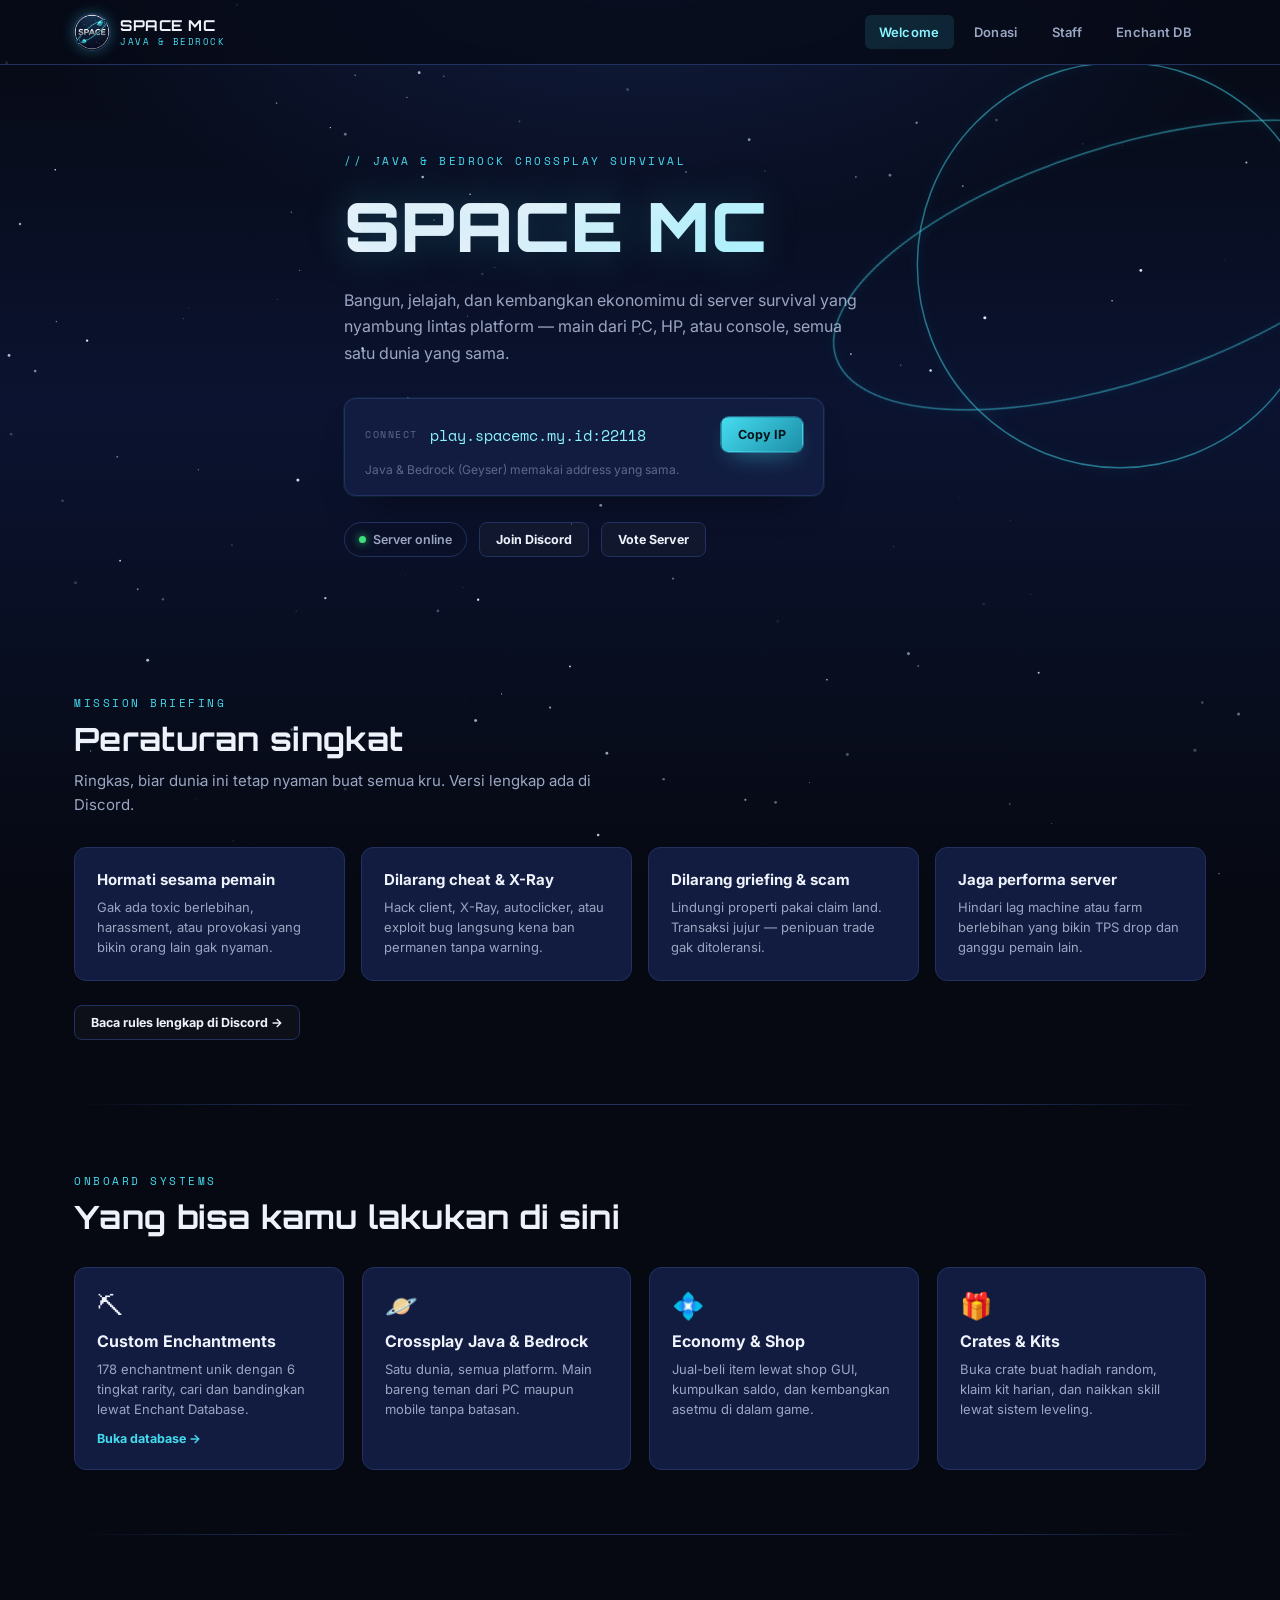
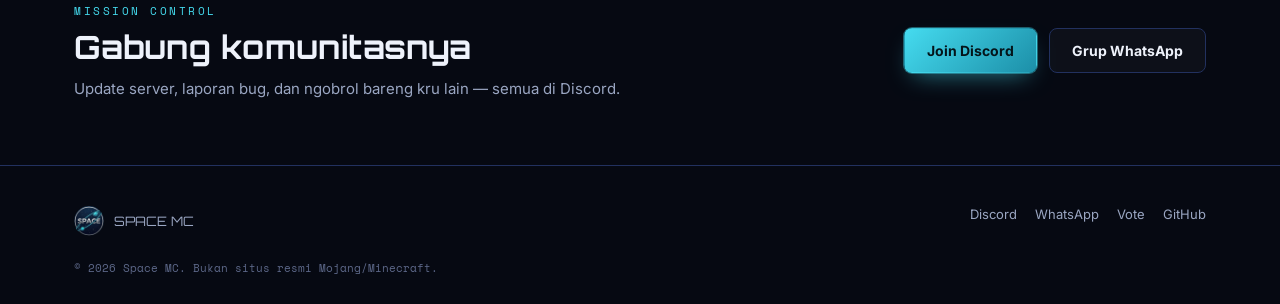
==== index.html @ dd917173 "Add files via upload" ====
<!DOCTYPE html>
<html lang="id">
<head>
<meta charset="UTF-8">
<meta name="viewport" content="width=device-width, initial-scale=1.0">
<title>Space MC — Survival Java &amp; Bedrock Crossplay</title>
<meta name="description" content="Space MC: server Minecraft survival crossplay Java & Bedrock dengan custom enchantment, economy, dan crates.">
<link rel="icon" href="assets/img/logo.png">
<link rel="preconnect" href="https://fonts.googleapis.com">
<link rel="preconnect" href="https://fonts.gstatic.com" crossorigin>
<link href="https://fonts.googleapis.com/css2?family=Orbitron:wght@600;700;900&family=Inter:wght@400;500;600;700&family=Space+Mono:wght@400;700&display=swap" rel="stylesheet">
<link rel="stylesheet" href="assets/css/style.css">
<link rel="stylesheet" href="assets/css/home.css">
</head>
<body>

<nav class="site-nav">
  <div class="nav-inner">
    <a href="index.html" class="brand">
      <img src="assets/img/logo.png" alt="Space MC logo">
      <span>SPACE MC<span class="sub">Java &amp; Bedrock</span></span>
    </a>
    <button class="nav-toggle" aria-label="Buka menu">☰</button>
    <div class="nav-links">
      <a href="index.html" class="active">Welcome</a>
      <a href="donasi.html">Donasi</a>
      <a href="staff.html">Staff</a>
      <a href="enchant-db.html">Enchant DB</a>
    </div>
  </div>
</nav>

<header class="hero">
  <div class="orbit hero-orbit" aria-hidden="true">
    <svg viewBox="0 0 600 600">
      <ellipse class="ring" cx="300" cy="300" rx="280" ry="110" transform="rotate(-18 300 300)"/>
      <g class="travel" style="animation-duration:22s;">
        <circle class="planet" cx="580" cy="300" r="7" transform="rotate(-18 300 300)"/>
      </g>
      <ellipse class="ring" cx="300" cy="300" rx="190" ry="190" opacity="0.3"/>
    </svg>
  </div>
  <div class="wrap hero-inner">
    <span class="eyebrow">// Java &amp; Bedrock crossplay survival</span>
    <h1 class="hero-title">SPACE MC</h1>
    <p class="hero-lede">Bangun, jelajah, dan kembangkan ekonomimu di server survival yang nyambung lintas platform — main dari PC, HP, atau console, semua satu dunia yang sama.</p>

    <div class="ip-card">
      <div class="ip-row">
        <span class="ip-label">connect</span>
        <code id="ipValue">play.spacemc.my.id:22118</code>
        <button class="btn btn-primary btn-sm" onclick="copyIP(this,'play.spacemc.my.id:22118')">Copy IP</button>
      </div>
      <p class="ip-note">Java &amp; Bedrock (Geyser) memakai address yang sama.</p>
    </div>

    <div class="hero-cta">
      <span class="status-pill"><span class="dot"></span> Server online</span>
      <a class="btn btn-ghost btn-sm" href="https://discord.gg/23epMqcHqx" target="_blank" rel="noopener">Join Discord</a>
      <a class="btn btn-ghost btn-sm" href="https://minecraft-mp.com/server-s358769" target="_blank" rel="noopener">Vote Server</a>
    </div>
  </div>
</header>

<main>
  <section class="section rules-section">
    <div class="wrap">
      <span class="eyebrow">Mission briefing</span>
      <h2 class="section-title">Peraturan singkat</h2>
      <p class="section-lede">Ringkas, biar dunia ini tetap nyaman buat semua kru. Versi lengkap ada di Discord.</p>

      <div class="rule-grid">
        <article class="card rule-card">
          <h3>Hormati sesama pemain</h3>
          <p>Gak ada toxic berlebihan, harassment, atau provokasi yang bikin orang lain gak nyaman.</p>
        </article>
        <article class="card rule-card">
          <h3>Dilarang cheat &amp; X-Ray</h3>
          <p>Hack client, X-Ray, autoclicker, atau exploit bug langsung kena ban permanen tanpa warning.</p>
        </article>
        <article class="card rule-card">
          <h3>Dilarang griefing &amp; scam</h3>
          <p>Lindungi properti pakai claim land. Transaksi jujur — penipuan trade gak ditoleransi.</p>
        </article>
        <article class="card rule-card">
          <h3>Jaga performa server</h3>
          <p>Hindari lag machine atau farm berlebihan yang bikin TPS drop dan ganggu pemain lain.</p>
        </article>
      </div>
      <a class="btn btn-ghost btn-sm" href="https://discord.gg/23epMqcHqx" target="_blank" rel="noopener">Baca rules lengkap di Discord →</a>
    </div>
  </section>

  <div class="wrap"><div class="divider"></div></div>

  <section class="section features-section">
    <div class="wrap">
      <span class="eyebrow">Onboard systems</span>
      <h2 class="section-title">Yang bisa kamu lakukan di sini</h2>

      <div class="feature-grid">
        <article class="card feature-card">
          <div class="feature-icon">⛏</div>
          <h3>Custom Enchantments</h3>
          <p>178 enchantment unik dengan 6 tingkat rarity, cari dan bandingkan lewat Enchant Database.</p>
          <a class="feature-link" href="enchant-db.html">Buka database →</a>
        </article>
        <article class="card feature-card">
          <div class="feature-icon">🪐</div>
          <h3>Crossplay Java &amp; Bedrock</h3>
          <p>Satu dunia, semua platform. Main bareng teman dari PC maupun mobile tanpa batasan.</p>
        </article>
        <article class="card feature-card">
          <div class="feature-icon">💠</div>
          <h3>Economy &amp; Shop</h3>
          <p>Jual-beli item lewat shop GUI, kumpulkan saldo, dan kembangkan asetmu di dalam game.</p>
        </article>
        <article class="card feature-card">
          <div class="feature-icon">🎁</div>
          <h3>Crates &amp; Kits</h3>
          <p>Buka crate buat hadiah random, klaim kit harian, dan naikkan skill lewat sistem leveling.</p>
        </article>
      </div>
    </div>
  </section>

  <div class="wrap"><div class="divider"></div></div>

  <section class="section cta-section">
    <div class="wrap cta-inner">
      <div>
        <span class="eyebrow">Mission control</span>
        <h2 class="section-title">Gabung komunitasnya</h2>
        <p class="section-lede">Update server, laporan bug, dan ngobrol bareng kru lain — semua di Discord.</p>
      </div>
      <div class="cta-buttons">
        <a class="btn btn-primary" href="https://discord.gg/23epMqcHqx" target="_blank" rel="noopener">Join Discord</a>
        <a class="btn btn-ghost" href="https://chat.whatsapp.com/CecKMMdvOZg2Ee9H4FGr5N" target="_blank" rel="noopener">Grup WhatsApp</a>
      </div>
    </div>
  </section>
</main>

<footer class="site-footer">
  <div class="wrap">
    <div class="footer-inner">
      <div class="footer-brand">
        <img src="assets/img/logo.png" alt="Space MC logo">
        <span>SPACE MC</span>
      </div>
      <div class="footer-links">
        <a href="https://discord.gg/23epMqcHqx" target="_blank" rel="noopener">Discord</a>
        <a href="https://chat.whatsapp.com/CecKMMdvOZg2Ee9H4FGr5N" target="_blank" rel="noopener">WhatsApp</a>
        <a href="https://minecraft-mp.com/server-s358769" target="_blank" rel="noopener">Vote</a>
        <a href="https://github.com/xilimrealmc" target="_blank" rel="noopener">GitHub</a>
      </div>
    </div>
    <p class="footer-bottom">© 2026 Space MC. Bukan situs resmi Mojang/Minecraft.</p>
  </div>
</footer>

<script src="assets/js/main.js"></script>
</body>
</html>
---- assets/css/style.css ----
/* =========================================================
   SPACE MC — Shared Design System
   Tokens derived from the server logo: deep navy void,
   neon cyan planet-glow, chrome/silver lettering accents.
   ========================================================= */

:root{
  /* surfaces */
  --void:        #060912;
  --navy:        #0b1330;
  --navy-soft:   #0e1838;
  --panel:       #111c40;
  --panel-border:#22315f;

  /* text */
  --ink:         #eef2fb;
  --ink-dim:     #9aa6c2;
  --ink-mute:    #5d6889;

  /* accents */
  --cyan:        #45dbef;
  --cyan-bright: #8af4ff;
  --cyan-deep:   #1c8fa8;
  --silver:      #c7d0e0;
  --silver-dim:  #8893ab;

  /* utility */
  --danger:      #ff6a6a;
  --gold:        #ffc24d;

  /* type */
  --font-display: 'Orbitron', sans-serif;
  --font-body:    'Inter', sans-serif;
  --font-mono:    'Space Mono', monospace;

  --maxw: 1180px;
}

*{box-sizing:border-box;}
html{scroll-behavior:smooth;}
body{
  margin:0;
  background:var(--void);
  color:var(--ink);
  font-family:var(--font-body);
  -webkit-font-smoothing:antialiased;
  position:relative;
  min-height:100vh;
  overflow-x:hidden;
}
img{max-width:100%;display:block;}
a{color:inherit;text-decoration:none;}
ul{margin:0;padding:0;list-style:none;}
h1,h2,h3{margin:0;font-family:var(--font-display);}
p{margin:0;}
button{font-family:inherit;}

:focus-visible{
  outline:2px solid var(--cyan-bright);
  outline-offset:3px;
}

.wrap{
  max-width:var(--maxw);
  margin:0 auto;
  padding:0 24px;
}

/* ---------- starfield canvas ---------- */
#starfield{
  position:fixed;
  inset:0;
  z-index:-2;
  width:100%;
  height:100%;
  background:
    radial-gradient(ellipse 90% 60% at 50% -10%, #14224d 0%, transparent 60%),
    linear-gradient(180deg, var(--void) 0%, var(--navy) 45%, var(--void) 100%);
}

/* ---------- signature element: orbit ring ----------
   A thin elliptical ring with a glowing planet traveling
   around it — pulled directly from the server logo, reused
   across every page as the connecting visual motif. */
.orbit{
  position:absolute;
  pointer-events:none;
  z-index:0;
}
.orbit svg{display:block;width:100%;height:100%;}
.orbit .ring{
  fill:none;
  stroke:var(--cyan);
  stroke-width:1.4;
  opacity:.55;
  filter:drop-shadow(0 0 6px rgba(69,219,239,.55));
}
.orbit .planet{
  fill:var(--cyan-bright);
  filter:drop-shadow(0 0 8px rgba(138,244,255,.9));
}
.orbit .travel{
  animation:orbit-spin linear infinite;
  transform-origin:50% 50%;
}
@keyframes orbit-spin{
  from{transform:rotate(0deg);}
  to{transform:rotate(360deg);}
}

@media (prefers-reduced-motion: reduce){
  .orbit .travel{animation:none;}
  *{scroll-behavior:auto !important;}
}

/* ---------- navbar ---------- */
.site-nav{
  position:sticky;
  top:0;
  z-index:100;
  background:rgba(7,11,24,.78);
  backdrop-filter:blur(10px);
  border-bottom:1px solid var(--panel-border);
}
.nav-inner{
  max-width:var(--maxw);
  margin:0 auto;
  padding:14px 24px;
  display:flex;
  align-items:center;
  justify-content:space-between;
  gap:16px;
}
.brand{
  display:flex;
  align-items:center;
  gap:10px;
  font-family:var(--font-display);
  font-size:15px;
  font-weight:700;
  letter-spacing:.5px;
  color:var(--ink);
  white-space:nowrap;
}
.brand img{
  width:36px;height:36px;border-radius:50%;
  box-shadow:0 0 0 1px var(--panel-border), 0 0 14px rgba(69,219,239,.35);
}
.brand .sub{
  display:block;
  font-family:var(--font-mono);
  font-size:9px;
  font-weight:400;
  letter-spacing:1.5px;
  color:var(--cyan);
  text-transform:uppercase;
}

.nav-links{
  display:flex;
  align-items:center;
  gap:6px;
}
.nav-links a{
  font-size:13px;
  font-weight:600;
  letter-spacing:.3px;
  color:var(--ink-dim);
  padding:9px 14px;
  border-radius:6px;
  transition:color .15s ease, background .15s ease;
}
.nav-links a:hover{color:var(--ink);background:rgba(69,219,239,.08);}
.nav-links a.active{color:var(--cyan-bright);background:rgba(69,219,239,.12);}

.nav-toggle{
  display:none;
  background:transparent;
  border:1px solid var(--panel-border);
  border-radius:6px;
  color:var(--ink);
  width:38px;height:38px;
  cursor:pointer;
  font-size:16px;
}

@media (max-width:760px){
  .nav-toggle{display:flex;align-items:center;justify-content:center;}
  .nav-links{
    position:absolute;
    top:100%;left:0;right:0;
    flex-direction:column;
    align-items:stretch;
    background:rgba(7,11,24,.97);
    border-bottom:1px solid var(--panel-border);
    padding:8px 16px 16px;
    gap:2px;
    display:none;
  }
  .nav-links.open{display:flex;}
  .nav-links a{padding:12px 14px;}
}

/* ---------- buttons ---------- */
.btn{
  display:inline-flex;
  align-items:center;
  justify-content:center;
  gap:8px;
  font-family:var(--font-body);
  font-weight:700;
  font-size:14px;
  padding:13px 22px;
  border-radius:8px;
  border:1px solid transparent;
  cursor:pointer;
  transition:transform .12s ease, box-shadow .2s ease, background .15s ease, border-color .15s ease;
  white-space:nowrap;
}
.btn:active{transform:translateY(1px);}
.btn-primary{
  background:linear-gradient(135deg, var(--cyan) 0%, var(--cyan-deep) 100%);
  color:#04141a;
  box-shadow:0 0 0 1px rgba(69,219,239,.4), 0 10px 24px -10px rgba(69,219,239,.6);
}
.btn-primary:hover{box-shadow:0 0 0 1px rgba(138,244,255,.6), 0 12px 28px -8px rgba(69,219,239,.75);}
.btn-ghost{
  background:rgba(255,255,255,.03);
  border-color:var(--panel-border);
  color:var(--ink);
}
.btn-ghost:hover{border-color:var(--cyan);color:var(--cyan-bright);}
.btn-sm{padding:9px 16px;font-size:12.5px;}
.btn[disabled]{opacity:.6;cursor:default;}

/* ---------- shared section utilities ---------- */
.eyebrow{
  font-family:var(--font-mono);
  font-size:11px;
  letter-spacing:2.5px;
  text-transform:uppercase;
  color:var(--cyan);
}
.section-title{
  font-size:clamp(22px,3.4vw,32px);
  color:var(--ink);
  margin-top:8px;
  letter-spacing:.3px;
}
.section-lede{
  font-size:15px;
  color:var(--ink-dim);
  max-width:560px;
  margin-top:10px;
  line-height:1.6;
}
.section{padding:64px 0;position:relative;}
.divider{
  height:1px;
  background:linear-gradient(90deg, transparent, var(--panel-border) 20%, var(--panel-border) 80%, transparent);
}

.card{
  background:var(--panel);
  border:1px solid var(--panel-border);
  border-radius:12px;
  padding:22px;
  position:relative;
}

/* ---------- footer ---------- */
.site-footer{
  border-top:1px solid var(--panel-border);
  padding:40px 0 28px;
  position:relative;
  z-index:1;
}
.footer-inner{
  display:flex;
  flex-wrap:wrap;
  gap:24px;
  align-items:flex-start;
  justify-content:space-between;
}
.footer-brand{
  display:flex;
  align-items:center;
  gap:10px;
}
.footer-brand img{width:30px;height:30px;border-radius:50%;}
.footer-brand span{font-family:var(--font-display);font-size:13px;color:var(--ink-dim);}
.footer-links{
  display:flex;
  flex-wrap:wrap;
  gap:18px;
}
.footer-links a{
  font-size:13px;
  color:var(--ink-dim);
  transition:color .15s ease;
}
.footer-links a:hover{color:var(--cyan-bright);}
.footer-bottom{
  margin-top:24px;
  font-family:var(--font-mono);
  font-size:11px;
  color:var(--ink-mute);
}
---- assets/css/home.css ----
/* ---------- hero ---------- */
.hero{
  position:relative;
  padding:84px 0 70px;
  overflow:hidden;
}
.hero-orbit{
  top:-120px;
  right:-160px;
  width:640px;
  height:640px;
  opacity:.9;
}
@media (max-width:760px){
  .hero-orbit{top:-60px;right:-220px;width:480px;height:480px;}
}
.hero-inner{
  position:relative;
  z-index:1;
  max-width:640px;
}
.hero-title{
  font-size:clamp(40px,8vw,68px);
  font-weight:900;
  letter-spacing:1px;
  margin:14px 0 0;
  background:linear-gradient(135deg, var(--ink) 30%, var(--cyan-bright) 100%);
  -webkit-background-clip:text;
  background-clip:text;
  color:transparent;
  text-shadow:0 0 40px rgba(69,219,239,.25);
}
.hero-lede{
  margin-top:18px;
  font-size:16px;
  line-height:1.65;
  color:var(--ink-dim);
  max-width:520px;
}

.ip-card{
  margin-top:32px;
  background:var(--panel);
  border:1px solid var(--panel-border);
  border-radius:12px;
  padding:18px 20px;
  max-width:480px;
  box-shadow:0 0 0 1px rgba(69,219,239,.08), 0 20px 40px -24px rgba(0,0,0,.6);
}
.ip-row{
  display:flex;
  align-items:center;
  gap:12px;
  flex-wrap:wrap;
}
.ip-label{
  font-family:var(--font-mono);
  font-size:10px;
  letter-spacing:1.5px;
  text-transform:uppercase;
  color:var(--ink-mute);
}
#ipValue{
  font-family:var(--font-mono);
  font-size:15px;
  color:var(--cyan-bright);
  flex:1 1 auto;
  word-break:break-all;
}
.ip-note{
  margin-top:10px;
  font-size:12px;
  color:var(--ink-mute);
}

.hero-cta{
  margin-top:26px;
  display:flex;
  align-items:center;
  gap:12px;
  flex-wrap:wrap;
}
.status-pill{
  display:inline-flex;
  align-items:center;
  gap:7px;
  font-size:12.5px;
  font-weight:600;
  color:var(--ink-dim);
  padding:9px 14px;
  border:1px solid var(--panel-border);
  border-radius:999px;
}
.status-pill .dot{
  width:7px;height:7px;border-radius:50%;
  background:#3ee07a;
  box-shadow:0 0 8px rgba(62,224,122,.9);
  animation:pulse-dot 1.8s ease-in-out infinite;
}
@keyframes pulse-dot{
  0%,100%{opacity:1;transform:scale(1);}
  50%{opacity:.45;transform:scale(.75);}
}
@media (prefers-reduced-motion: reduce){
  .status-pill .dot{animation:none;}
}

/* ---------- rules ---------- */
.rule-grid{
  margin:30px 0 24px;
  display:grid;
  grid-template-columns:repeat(auto-fit, minmax(230px,1fr));
  gap:16px;
}
.rule-card{transition:border-color .2s ease, transform .15s ease;}
.rule-card:hover{border-color:var(--cyan-deep);transform:translateY(-2px);}
.rule-card h3{font-size:15px;color:var(--ink);margin-bottom:8px;font-family:var(--font-body);font-weight:700;}
.rule-card p{font-size:13px;color:var(--ink-dim);line-height:1.55;}

/* ---------- features ---------- */
.feature-grid{
  margin-top:30px;
  display:grid;
  grid-template-columns:repeat(auto-fit, minmax(240px,1fr));
  gap:18px;
}
.feature-card{transition:transform .15s ease, box-shadow .2s ease, border-color .2s ease;}
.feature-card:hover{
  transform:translateY(-3px);
  border-color:var(--cyan-deep);
  box-shadow:0 16px 32px -20px rgba(69,219,239,.4);
}
.feature-icon{font-size:26px;margin-bottom:10px;}
.feature-card h3{font-size:16px;font-family:var(--font-body);font-weight:700;margin-bottom:8px;}
.feature-card p{font-size:13px;color:var(--ink-dim);line-height:1.55;}
.feature-link{
  display:inline-block;
  margin-top:12px;
  font-size:12.5px;
  font-weight:700;
  color:var(--cyan);
}
.feature-link:hover{color:var(--cyan-bright);}

/* ---------- CTA ---------- */
.cta-inner{
  display:flex;
  align-items:center;
  justify-content:space-between;
  flex-wrap:wrap;
  gap:24px;
}
.cta-buttons{display:flex;gap:12px;flex-wrap:wrap;}
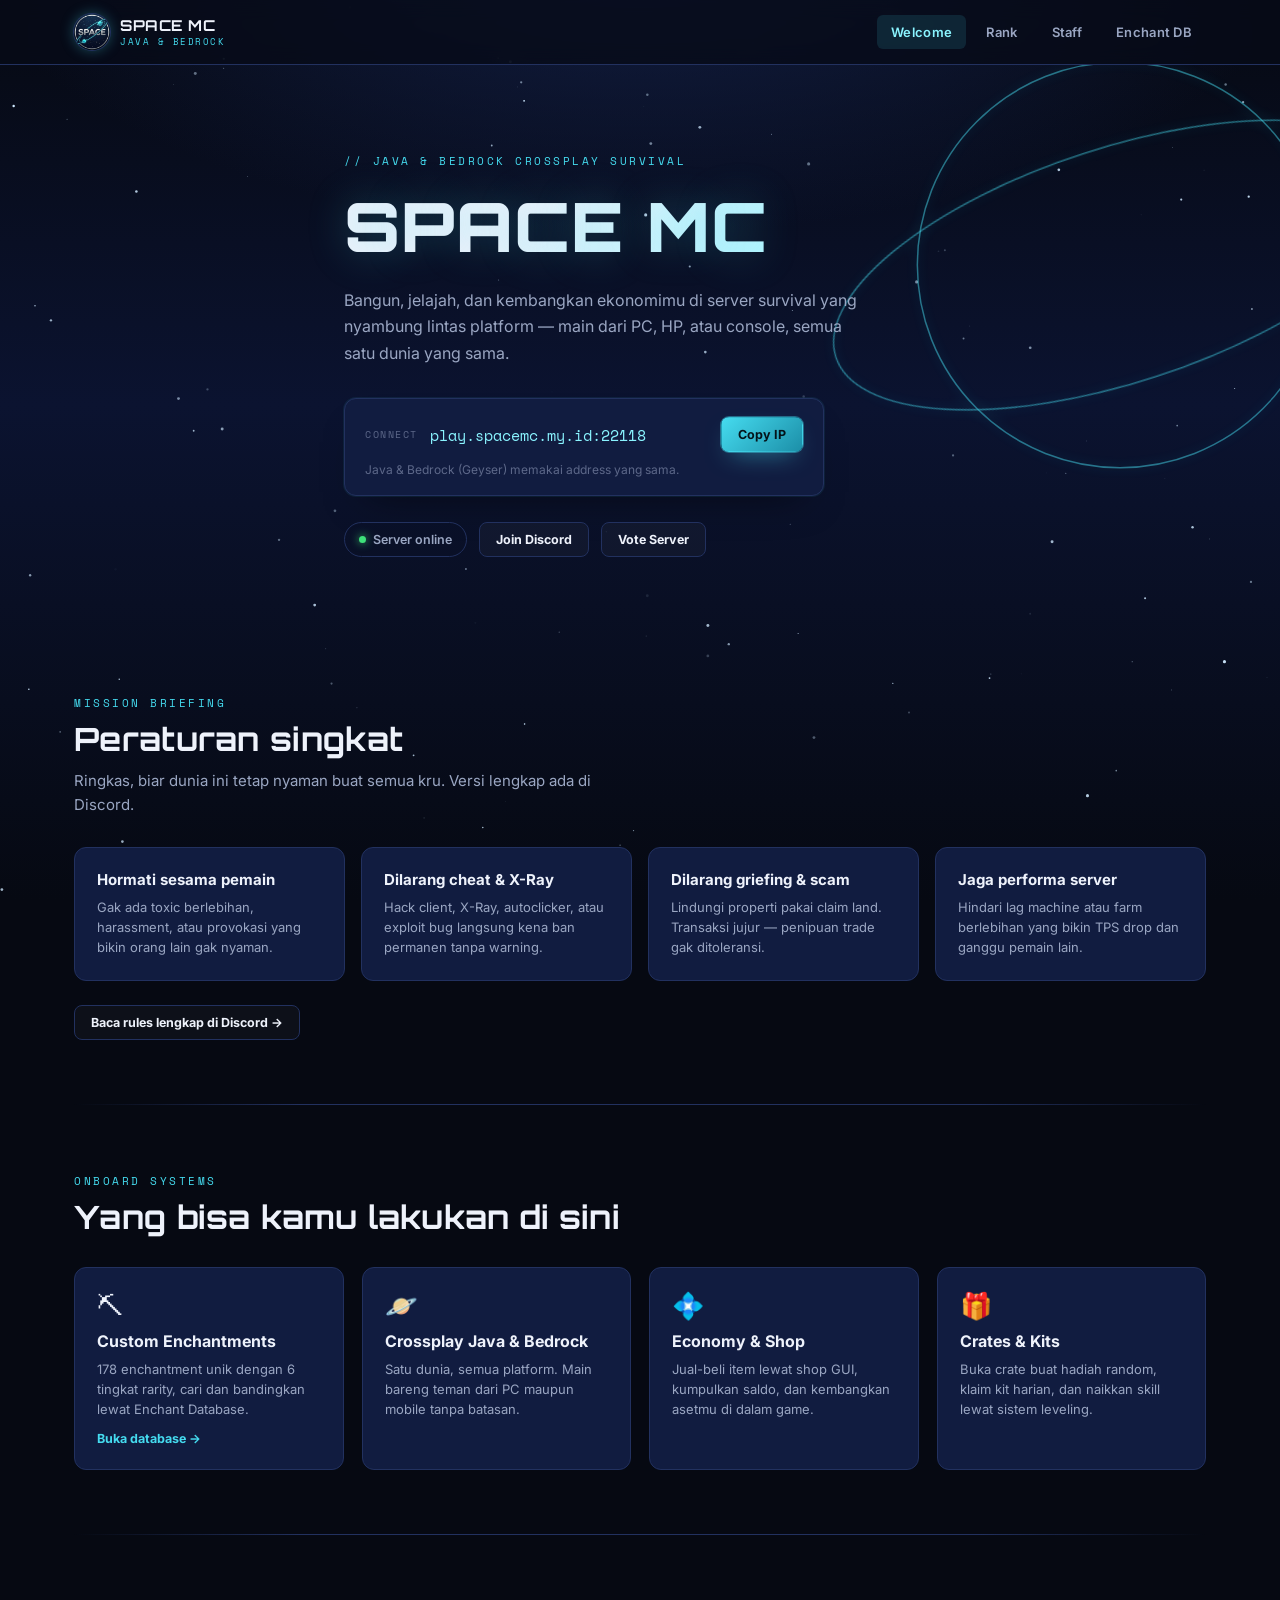
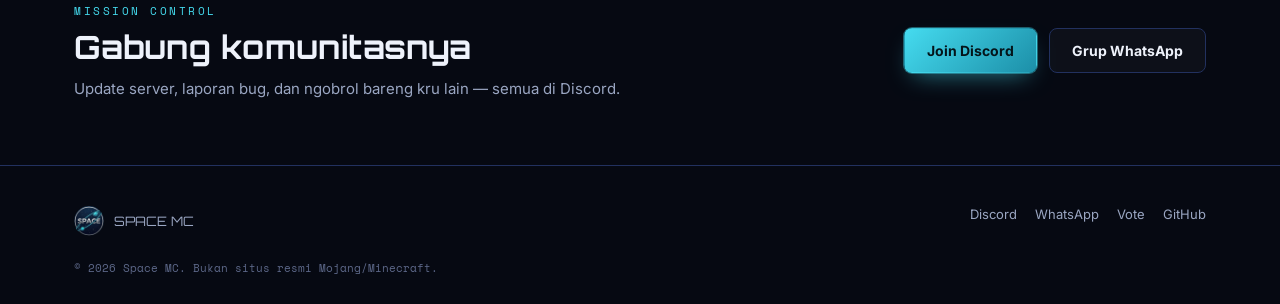
==== commit 4152a45a: "Change 'Donasi' link to 'Rank' in navigation" ====
--- a/index.html
+++ b/index.html
@@ -23,7 +23,7 @@
     <button class="nav-toggle" aria-label="Buka menu">☰</button>
     <div class="nav-links">
       <a href="index.html" class="active">Welcome</a>
-      <a href="donasi.html">Donasi</a>
+      <a href="donasi.html">Rank</a>
       <a href="staff.html">Staff</a>
       <a href="enchant-db.html">Enchant DB</a>
     </div>
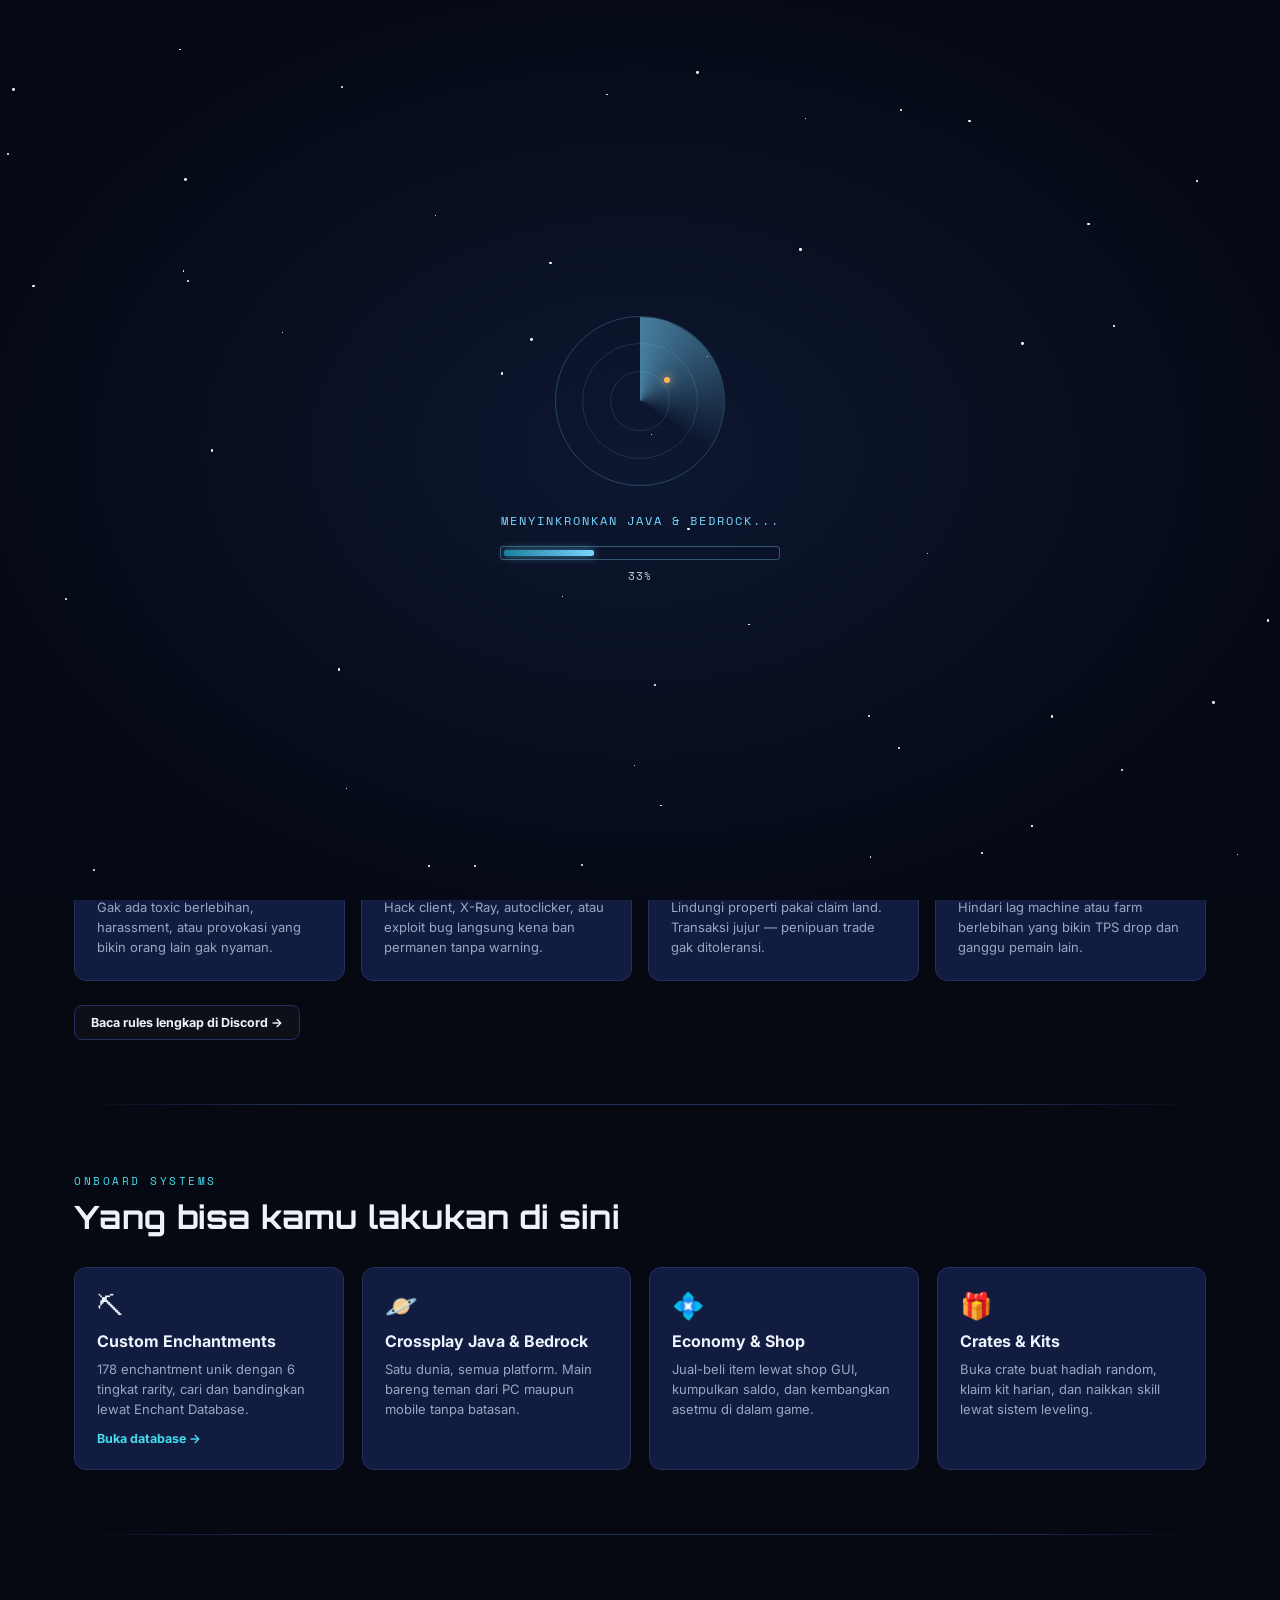
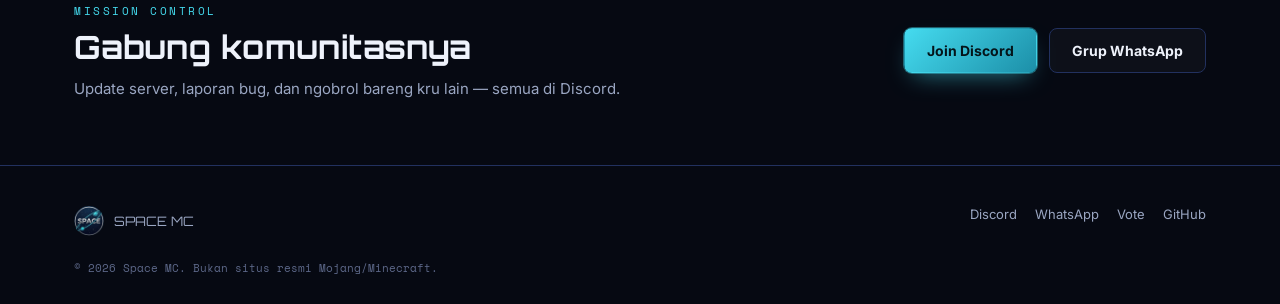
==== commit 8841947d: "Add descent loader and update HTML structure" ====
--- a/index.html
+++ b/index.html
@@ -11,154 +11,274 @@
 <link href="https://fonts.googleapis.com/css2?family=Orbitron:wght@600;700;900&family=Inter:wght@400;500;600;700&family=Space+Mono:wght@400;700&display=swap" rel="stylesheet">
 <link rel="stylesheet" href="assets/css/style.css">
 <link rel="stylesheet" href="assets/css/home.css">
+
+<!-- ===== DESCENT LOADER: styles ===== -->
+<style>
+  #descentLoader{
+    position:fixed; inset:0; z-index:9999;
+    background:radial-gradient(ellipse at center, #0d1730 0%, #050914 78%);
+    display:flex; flex-direction:column; align-items:center; justify-content:center;
+    transition:opacity .8s ease, visibility .8s ease;
+  }
+  #descentLoader.hidden{opacity:0; visibility:hidden; pointer-events:none;}
+  #descentLoader .stars{position:absolute; inset:0; overflow:hidden;}
+  #descentLoader .star{
+    position:absolute; background:#fff; border-radius:50%;
+    animation:dl-twinkle 3s ease-in-out infinite;
+  }
+  @keyframes dl-twinkle{0%,100%{opacity:.15;} 50%{opacity:1;}}
+
+  #descentLoader .radar{
+    position:relative; width:170px; height:170px; border-radius:50%;
+    border:1px solid rgba(120,214,255,0.25);
+    display:flex; align-items:center; justify-content:center;
+    margin-bottom:26px;
+  }
+  #descentLoader .radar::before, #descentLoader .radar::after{
+    content:''; position:absolute; border-radius:50%;
+    border:1px solid rgba(120,214,255,0.15);
+  }
+  #descentLoader .radar::before{width:114px; height:114px;}
+  #descentLoader .radar::after{width:58px; height:58px;}
+  #descentLoader .radar-sweep{
+    position:absolute; inset:0; border-radius:50%;
+    background:conic-gradient(from 0deg, rgba(120,214,255,0.55), transparent 35%);
+    animation:dl-spin 2.4s linear infinite;
+  }
+  #descentLoader .radar-dot{
+    position:absolute; width:6px; height:6px; border-radius:50%;
+    top:36%; left:64%;
+    background:#ffb454; box-shadow:0 0 8px #ffb454;
+    animation:dl-blip 2.4s ease-in-out infinite;
+  }
+  @keyframes dl-spin{to{transform:rotate(360deg);}}
+  @keyframes dl-blip{0%,100%{opacity:0;} 45%,55%{opacity:1;}}
+
+  #descentLoader .hud-text{
+    font-family:'Space Mono', monospace;
+    font-size:12px; letter-spacing:2px; text-transform:uppercase;
+    color:#78d6ff; min-height:18px; margin-bottom:16px; text-align:center; padding:0 20px;
+  }
+  #descentLoader .progress-wrap{
+    width:280px; max-width:70vw;
+    border:1px solid rgba(120,214,255,0.35); padding:3px; border-radius:3px;
+  }
+  #descentLoader .progress-bar{
+    height:6px; width:0%; border-radius:2px;
+    background:linear-gradient(90deg, #1a7f9e, #78d6ff);
+    box-shadow:0 0 10px rgba(120,214,255,0.6);
+    transition:width .35s ease;
+  }
+  #descentLoader .pct{
+    font-family:'Space Mono', monospace; font-size:11px; letter-spacing:1px;
+    color:#c7cede; margin-top:8px;
+  }
+</style>
 </head>
 <body>
 
+<!-- ===== DESCENT LOADER: markup ===== -->
+<div id="descentLoader">
+  <div class="stars" id="dlStars"></div>
+  <div class="radar">
+    <div class="radar-sweep"></div>
+    <div class="radar-dot"></div>
+  </div>
+  <div class="hud-text" id="dlHud">Menghubungkan ke jaringan Bumi...</div>
+  <div class="progress-wrap"><div class="progress-bar" id="dlBar"></div></div>
+  <div class="pct" id="dlPct">0%</div>
+</div>
+
 <nav class="site-nav">
-  <div class="nav-inner">
-    <a href="index.html" class="brand">
-      <img src="assets/img/logo.png" alt="Space MC logo">
-      <span>SPACE MC<span class="sub">Java &amp; Bedrock</span></span>
-    </a>
-    <button class="nav-toggle" aria-label="Buka menu">☰</button>
-    <div class="nav-links">
-      <a href="index.html" class="active">Welcome</a>
-      <a href="donasi.html">Rank</a>
-      <a href="staff.html">Staff</a>
-      <a href="enchant-db.html">Enchant DB</a>
-    </div>
-  </div>
+<div class="nav-inner">
+<a href="index.html" class="brand">
+<img src="assets/img/logo.png" alt="Space MC logo">
+<span>SPACE MC<span class="sub">Java &amp; Bedrock</span></span>
+</a>
+<button class="nav-toggle" aria-label="Buka menu">☰</button>
+<div class="nav-links">
+<a href="index.html" class="active">Welcome</a>
+<a href="donasi.html">Rank</a>
+<a href="staff.html">Staff</a>
+<a href="enchant-db.html">Enchant DB</a>
+</div>
+</div>
 </nav>
 
 <header class="hero">
-  <div class="orbit hero-orbit" aria-hidden="true">
-    <svg viewBox="0 0 600 600">
-      <ellipse class="ring" cx="300" cy="300" rx="280" ry="110" transform="rotate(-18 300 300)"/>
-      <g class="travel" style="animation-duration:22s;">
-        <circle class="planet" cx="580" cy="300" r="7" transform="rotate(-18 300 300)"/>
-      </g>
-      <ellipse class="ring" cx="300" cy="300" rx="190" ry="190" opacity="0.3"/>
-    </svg>
-  </div>
-  <div class="wrap hero-inner">
-    <span class="eyebrow">// Java &amp; Bedrock crossplay survival</span>
-    <h1 class="hero-title">SPACE MC</h1>
-    <p class="hero-lede">Bangun, jelajah, dan kembangkan ekonomimu di server survival yang nyambung lintas platform — main dari PC, HP, atau console, semua satu dunia yang sama.</p>
-
-    <div class="ip-card">
-      <div class="ip-row">
-        <span class="ip-label">connect</span>
-        <code id="ipValue">play.spacemc.my.id:22118</code>
-        <button class="btn btn-primary btn-sm" onclick="copyIP(this,'play.spacemc.my.id:22118')">Copy IP</button>
-      </div>
-      <p class="ip-note">Java &amp; Bedrock (Geyser) memakai address yang sama.</p>
-    </div>
-
-    <div class="hero-cta">
-      <span class="status-pill"><span class="dot"></span> Server online</span>
-      <a class="btn btn-ghost btn-sm" href="https://discord.gg/23epMqcHqx" target="_blank" rel="noopener">Join Discord</a>
-      <a class="btn btn-ghost btn-sm" href="https://minecraft-mp.com/server-s358769" target="_blank" rel="noopener">Vote Server</a>
-    </div>
-  </div>
+<div class="orbit hero-orbit" aria-hidden="true">
+<svg viewBox="0 0 600 600">
+<ellipse class="ring" cx="300" cy="300" rx="280" ry="110" transform="rotate(-18 300 300)"/>
+<g class="travel" style="animation-duration:22s;">
+<circle class="planet" cx="580" cy="300" r="7" transform="rotate(-18 300 300)"/>
+</g>
+<ellipse class="ring" cx="300" cy="300" rx="190" ry="190" opacity="0.3"/>
+</svg>
+</div>
+<div class="wrap hero-inner">
+<span class="eyebrow">// Transmisi masuk — Command Deck</span>
+<h1 class="hero-title">SPACE MC</h1>
+<p class="hero-lede"><strong>Admiral, kru sudah standby di orbit.</strong> Satu perintah, dan mereka turun ke Bumi — dari PC, HP, sampai console, semua mendarat di dunia yang sama untuk membangun markas dan menguasai ekonominya.</p>
+<div class="ip-card">
+<div class="ip-row">
+<span class="ip-label">connect</span>
+<code id="ipValue">play.spacemc.my.id:22118</code>
+<button class="btn btn-primary btn-sm" onclick="copyIP(this,'play.spacemc.my.id:22118')">Copy IP</button>
+</div>
+<p class="ip-note">Java &amp; Bedrock (Geyser) memakai address yang sama.</p>
+</div>
+<div class="hero-cta">
+<span class="status-pill"><span class="dot"></span> Server online</span>
+<a class="btn btn-ghost btn-sm" href="https://discord.gg/23epMqcHqx" target="_blank" rel="noopener">Join Discord</a>
+<a class="btn btn-ghost btn-sm" href="https://minecraft-mp.com/server-s358769" target="_blank" rel="noopener">Vote Server</a>
+</div>
+</div>
 </header>
 
 <main>
-  <section class="section rules-section">
-    <div class="wrap">
-      <span class="eyebrow">Mission briefing</span>
-      <h2 class="section-title">Peraturan singkat</h2>
-      <p class="section-lede">Ringkas, biar dunia ini tetap nyaman buat semua kru. Versi lengkap ada di Discord.</p>
-
-      <div class="rule-grid">
-        <article class="card rule-card">
-          <h3>Hormati sesama pemain</h3>
-          <p>Gak ada toxic berlebihan, harassment, atau provokasi yang bikin orang lain gak nyaman.</p>
-        </article>
-        <article class="card rule-card">
-          <h3>Dilarang cheat &amp; X-Ray</h3>
-          <p>Hack client, X-Ray, autoclicker, atau exploit bug langsung kena ban permanen tanpa warning.</p>
-        </article>
-        <article class="card rule-card">
-          <h3>Dilarang griefing &amp; scam</h3>
-          <p>Lindungi properti pakai claim land. Transaksi jujur — penipuan trade gak ditoleransi.</p>
-        </article>
-        <article class="card rule-card">
-          <h3>Jaga performa server</h3>
-          <p>Hindari lag machine atau farm berlebihan yang bikin TPS drop dan ganggu pemain lain.</p>
-        </article>
-      </div>
-      <a class="btn btn-ghost btn-sm" href="https://discord.gg/23epMqcHqx" target="_blank" rel="noopener">Baca rules lengkap di Discord →</a>
-    </div>
-  </section>
-
-  <div class="wrap"><div class="divider"></div></div>
-
-  <section class="section features-section">
-    <div class="wrap">
-      <span class="eyebrow">Onboard systems</span>
-      <h2 class="section-title">Yang bisa kamu lakukan di sini</h2>
-
-      <div class="feature-grid">
-        <article class="card feature-card">
-          <div class="feature-icon">⛏</div>
-          <h3>Custom Enchantments</h3>
-          <p>178 enchantment unik dengan 6 tingkat rarity, cari dan bandingkan lewat Enchant Database.</p>
-          <a class="feature-link" href="enchant-db.html">Buka database →</a>
-        </article>
-        <article class="card feature-card">
-          <div class="feature-icon">🪐</div>
-          <h3>Crossplay Java &amp; Bedrock</h3>
-          <p>Satu dunia, semua platform. Main bareng teman dari PC maupun mobile tanpa batasan.</p>
-        </article>
-        <article class="card feature-card">
-          <div class="feature-icon">💠</div>
-          <h3>Economy &amp; Shop</h3>
-          <p>Jual-beli item lewat shop GUI, kumpulkan saldo, dan kembangkan asetmu di dalam game.</p>
-        </article>
-        <article class="card feature-card">
-          <div class="feature-icon">🎁</div>
-          <h3>Crates &amp; Kits</h3>
-          <p>Buka crate buat hadiah random, klaim kit harian, dan naikkan skill lewat sistem leveling.</p>
-        </article>
-      </div>
-    </div>
-  </section>
-
-  <div class="wrap"><div class="divider"></div></div>
-
-  <section class="section cta-section">
-    <div class="wrap cta-inner">
-      <div>
-        <span class="eyebrow">Mission control</span>
-        <h2 class="section-title">Gabung komunitasnya</h2>
-        <p class="section-lede">Update server, laporan bug, dan ngobrol bareng kru lain — semua di Discord.</p>
-      </div>
-      <div class="cta-buttons">
-        <a class="btn btn-primary" href="https://discord.gg/23epMqcHqx" target="_blank" rel="noopener">Join Discord</a>
-        <a class="btn btn-ghost" href="https://chat.whatsapp.com/CecKMMdvOZg2Ee9H4FGr5N" target="_blank" rel="noopener">Grup WhatsApp</a>
-      </div>
-    </div>
-  </section>
+<section class="section rules-section">
+<div class="wrap">
+<span class="eyebrow">Mission briefing</span>
+<h2 class="section-title">Peraturan singkat</h2>
+<p class="section-lede">Ringkas, biar dunia ini tetap nyaman buat semua kru. Versi lengkap ada di Discord.</p>
+<div class="rule-grid">
+<article class="card rule-card">
+<h3>Hormati sesama pemain</h3>
+<p>Gak ada toxic berlebihan, harassment, atau provokasi yang bikin orang lain gak nyaman.</p>
+</article>
+<article class="card rule-card">
+<h3>Dilarang cheat &amp; X-Ray</h3>
+<p>Hack client, X-Ray, autoclicker, atau exploit bug langsung kena ban permanen tanpa warning.</p>
+</article>
+<article class="card rule-card">
+<h3>Dilarang griefing &amp; scam</h3>
+<p>Lindungi properti pakai claim land. Transaksi jujur — penipuan trade gak ditoleransi.</p>
+</article>
+<article class="card rule-card">
+<h3>Jaga performa server</h3>
+<p>Hindari lag machine atau farm berlebihan yang bikin TPS drop dan ganggu pemain lain.</p>
+</article>
+</div>
+<a class="btn btn-ghost btn-sm" href="https://discord.gg/23epMqcHqx" target="_blank" rel="noopener">Baca rules lengkap di Discord →</a>
+</div>
+</section>
+
+<div class="wrap"><div class="divider"></div></div>
+
+<section class="section features-section">
+<div class="wrap">
+<span class="eyebrow">Onboard systems</span>
+<h2 class="section-title">Yang bisa kamu lakukan di sini</h2>
+<div class="feature-grid">
+<article class="card feature-card">
+<div class="feature-icon">⛏</div>
+<h3>Custom Enchantments</h3>
+<p>178 enchantment unik dengan 6 tingkat rarity, cari dan bandingkan lewat Enchant Database.</p>
+<a class="feature-link" href="enchant-db.html">Buka database →</a>
+</article>
+<article class="card feature-card">
+<div class="feature-icon">🪐</div>
+<h3>Crossplay Java &amp; Bedrock</h3>
+<p>Satu dunia, semua platform. Main bareng teman dari PC maupun mobile tanpa batasan.</p>
+</article>
+<article class="card feature-card">
+<div class="feature-icon">💠</div>
+<h3>Economy &amp; Shop</h3>
+<p>Jual-beli item lewat shop GUI, kumpulkan saldo, dan kembangkan asetmu di dalam game.</p>
+</article>
+<article class="card feature-card">
+<div class="feature-icon">🎁</div>
+<h3>Crates &amp; Kits</h3>
+<p>Buka crate buat hadiah random, klaim kit harian, dan naikkan skill lewat sistem leveling.</p>
+</article>
+</div>
+</div>
+</section>
+
+<div class="wrap"><div class="divider"></div></div>
+
+<section class="section cta-section">
+<div class="wrap cta-inner">
+<div>
+<span class="eyebrow">Mission control</span>
+<h2 class="section-title">Gabung komunitasnya</h2>
+<p class="section-lede">Update server, laporan bug, dan ngobrol bareng kru lain — semua di Discord.</p>
+</div>
+<div class="cta-buttons">
+<a class="btn btn-primary" href="https://discord.gg/23epMqcHqx" target="_blank" rel="noopener">Join Discord</a>
+<a class="btn btn-ghost" href="https://chat.whatsapp.com/CecKMMdvOZg2Ee9H4FGr5N" target="_blank" rel="noopener">Grup WhatsApp</a>
+</div>
+</div>
+</section>
 </main>
 
 <footer class="site-footer">
-  <div class="wrap">
-    <div class="footer-inner">
-      <div class="footer-brand">
-        <img src="assets/img/logo.png" alt="Space MC logo">
-        <span>SPACE MC</span>
-      </div>
-      <div class="footer-links">
-        <a href="https://discord.gg/23epMqcHqx" target="_blank" rel="noopener">Discord</a>
-        <a href="https://chat.whatsapp.com/CecKMMdvOZg2Ee9H4FGr5N" target="_blank" rel="noopener">WhatsApp</a>
-        <a href="https://minecraft-mp.com/server-s358769" target="_blank" rel="noopener">Vote</a>
-        <a href="https://github.com/xilimrealmc" target="_blank" rel="noopener">GitHub</a>
-      </div>
-    </div>
-    <p class="footer-bottom">© 2026 Space MC. Bukan situs resmi Mojang/Minecraft.</p>
-  </div>
+<div class="wrap">
+<div class="footer-inner">
+<div class="footer-brand">
+<img src="assets/img/logo.png" alt="Space MC logo">
+<span>SPACE MC</span>
+</div>
+<div class="footer-links">
+<a href="https://discord.gg/23epMqcHqx" target="_blank" rel="noopener">Discord</a>
+<a href="https://chat.whatsapp.com/CecKMMdvOZg2Ee9H4FGr5N" target="_blank" rel="noopener">WhatsApp</a>
+<a href="https://minecraft-mp.com/server-s358769" target="_blank" rel="noopener">Vote</a>
+<a href="https://github.com/xilimrealmc" target="_blank" rel="noopener">GitHub</a>
+</div>
+</div>
+<p class="footer-bottom">© 2026 Space MC. Bukan situs resmi Mojang/Minecraft.</p>
+</div>
 </footer>
 
 <script src="assets/js/main.js"></script>
+
+<!-- ===== DESCENT LOADER: script ===== -->
+<script>
+(function(){
+  var field = document.getElementById('dlStars');
+  for(var i=0;i<50;i++){
+    var s = document.createElement('div');
+    s.className='star';
+    var size = Math.random()*2+1;
+    s.style.width = s.style.height = size+'px';
+    s.style.top = Math.random()*100+'%';
+    s.style.left = Math.random()*100+'%';
+    s.style.animationDelay = Math.random()*3+'s';
+    field.appendChild(s);
+  }
+
+  var lines = [
+    'Menghubungkan ke jaringan Bumi...',
+    'Menyinkronkan Java & Bedrock...',
+    'Memuat sektor ekonomi & enchantment...',
+    'Mengunci koordinat pendaratan...',
+    'Sekuens pendaratan dimulai...',
+    'Selamat datang, kru.'
+  ];
+  var hud = document.getElementById('dlHud');
+  var bar = document.getElementById('dlBar');
+  var pct = document.getElementById('dlPct');
+  var totalDuration = 6000; // total loading time in ms — ubah di sini kalau mau lebih cepat/lambat
+  var stepDuration = totalDuration / lines.length;
+  var i = 0;
+
+  function nextLine(){
+    hud.textContent = lines[i];
+    var progress = Math.round(((i+1)/lines.length)*100);
+    bar.style.width = progress+'%';
+    pct.textContent = progress+'%';
+    i++;
+    if(i < lines.length){
+      setTimeout(nextLine, stepDuration);
+    } else {
+      setTimeout(function(){
+        document.getElementById('descentLoader').classList.add('hidden');
+      }, 500);
+    }
+  }
+  nextLine();
+})();
+</script>
+
 </body>
 </html>
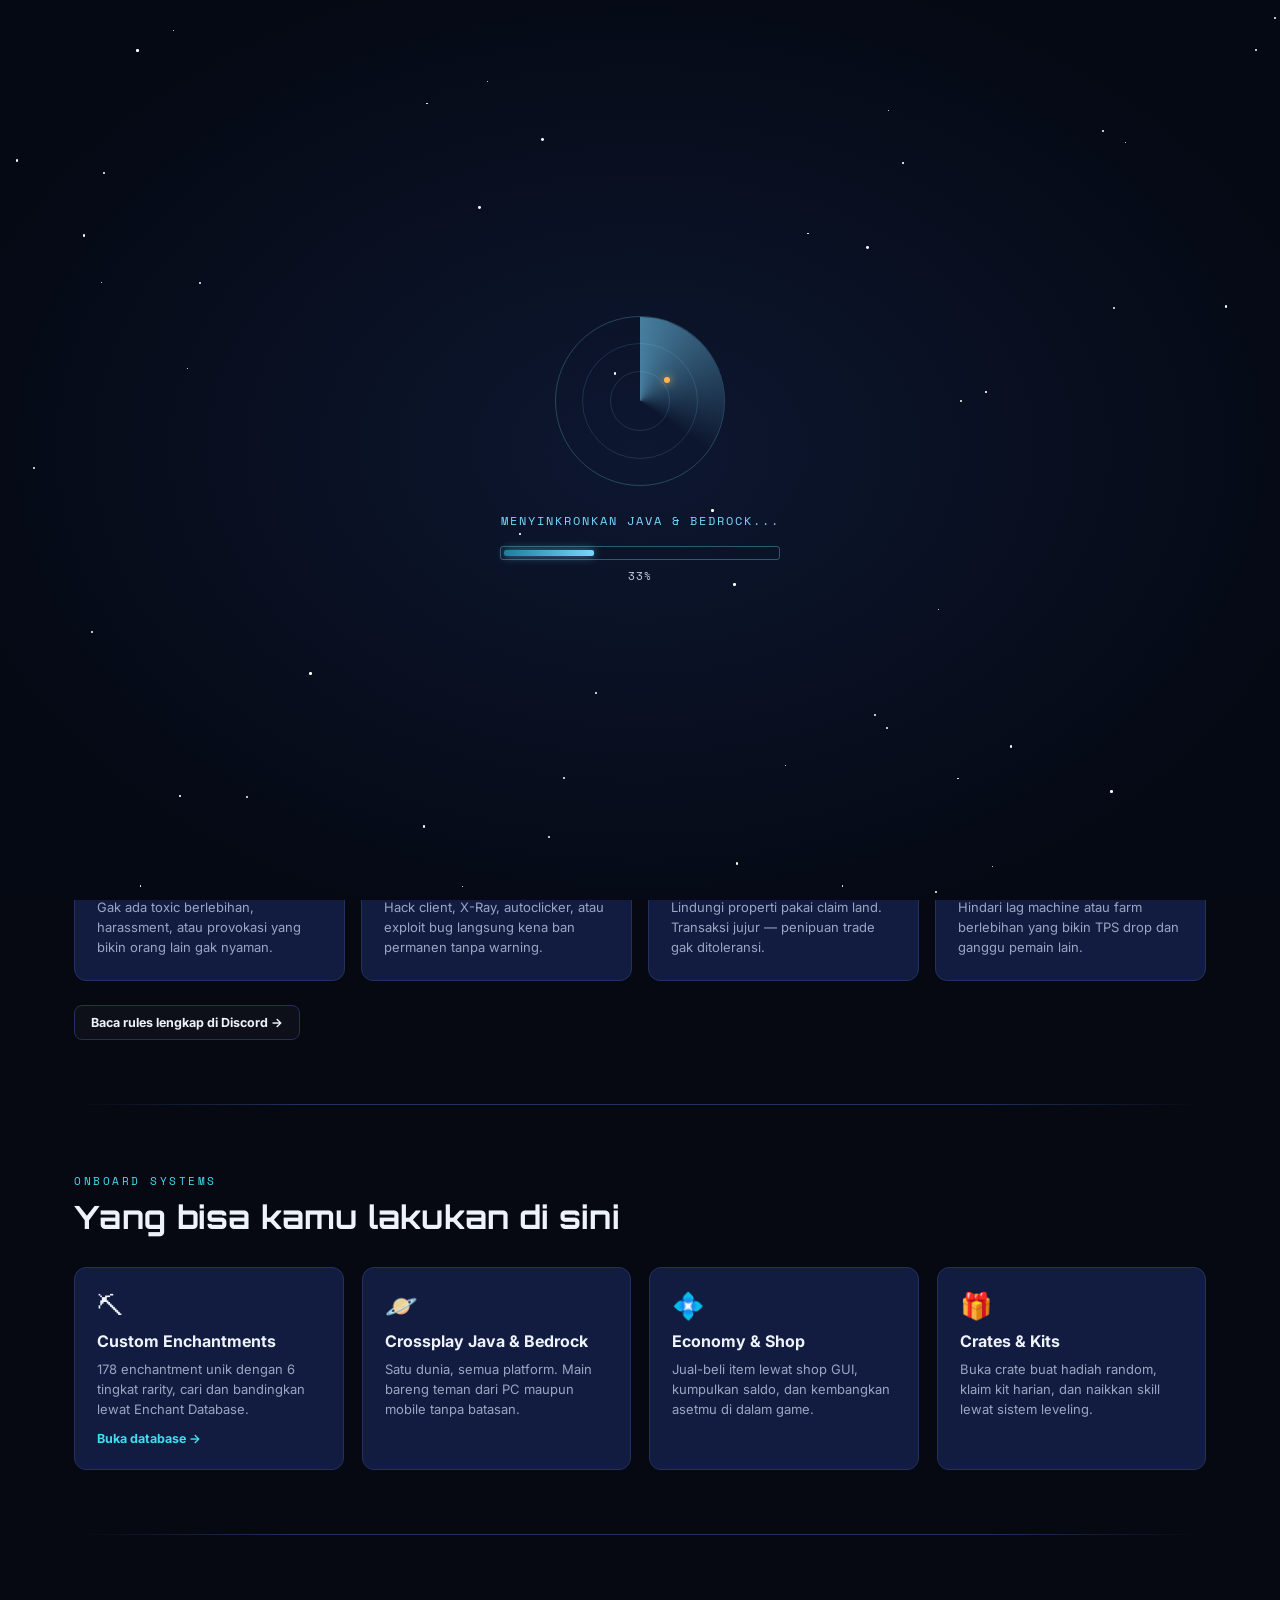
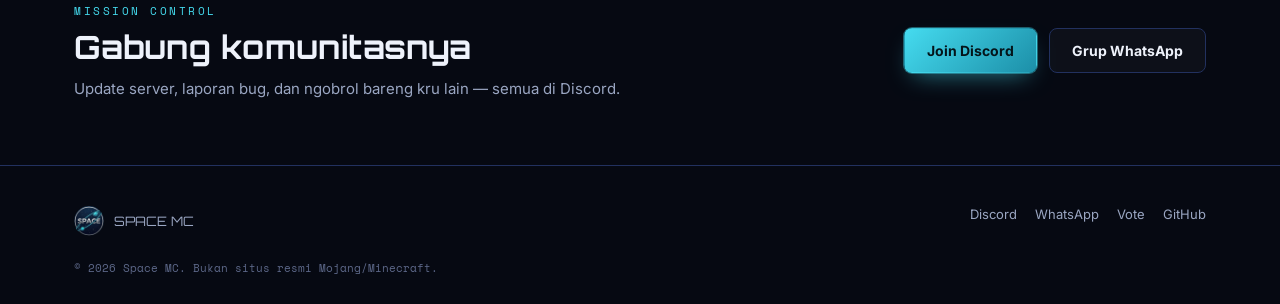
==== commit 0d6e711d: "Update hero text for Captain's commands" ====
--- a/index.html
+++ b/index.html
@@ -116,9 +116,9 @@
 </svg>
 </div>
 <div class="wrap hero-inner">
-<span class="eyebrow">// Transmisi masuk — Command Deck</span>
+<span class="eyebrow">// Transmisi masuk — untuk Anda, Captain</span>
 <h1 class="hero-title">SPACE MC</h1>
-<p class="hero-lede"><strong>Admiral, kru sudah standby di orbit.</strong> Satu perintah, dan mereka turun ke Bumi — dari PC, HP, sampai console, semua mendarat di dunia yang sama untuk membangun markas dan menguasai ekonominya.</p>
+<p class="hero-lede"><strong>Captain, kru-mu sudah standby menunggu perintah.</strong> Turunkan mereka ke Bumi — main dari PC atau HP, semua mendarat di dunia yang sama untuk membangun markas dan menguasai ekonominya.</p>
 <div class="ip-card">
 <div class="ip-row">
 <span class="ip-label">connect</span>
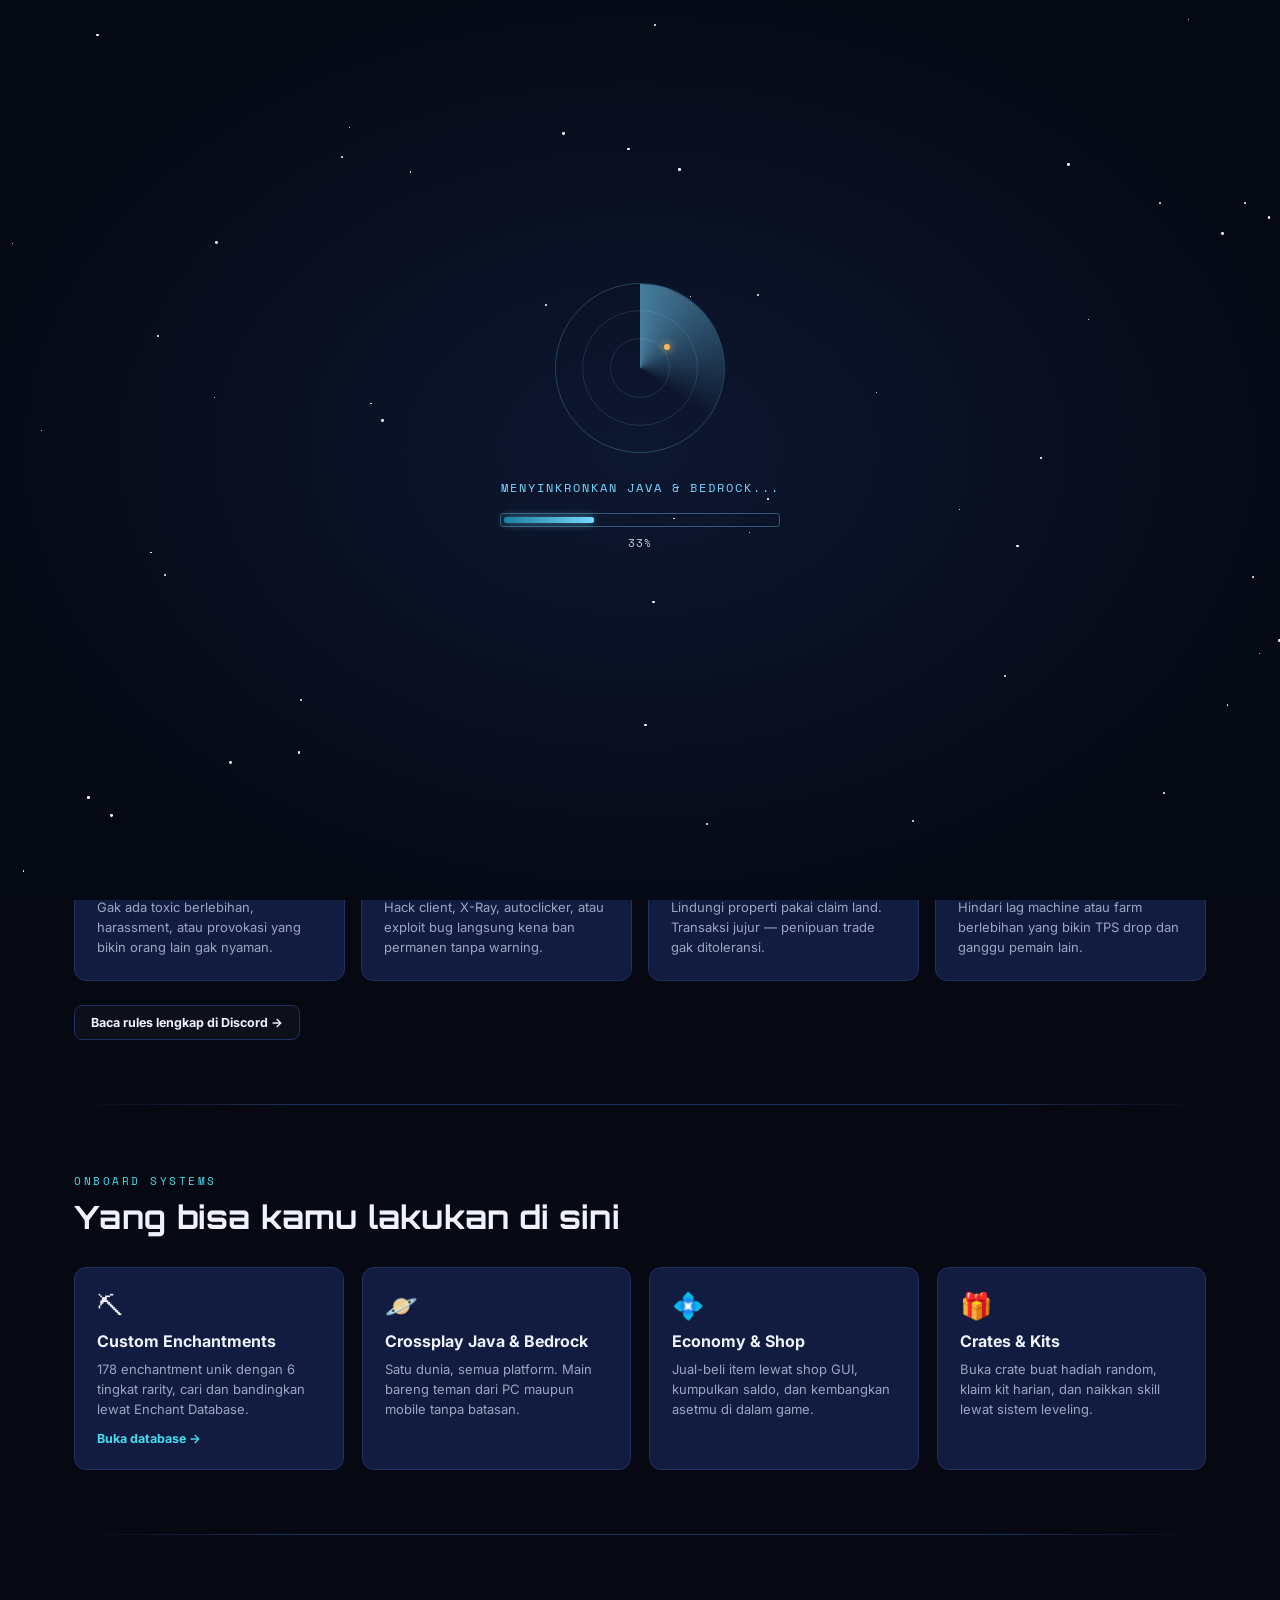
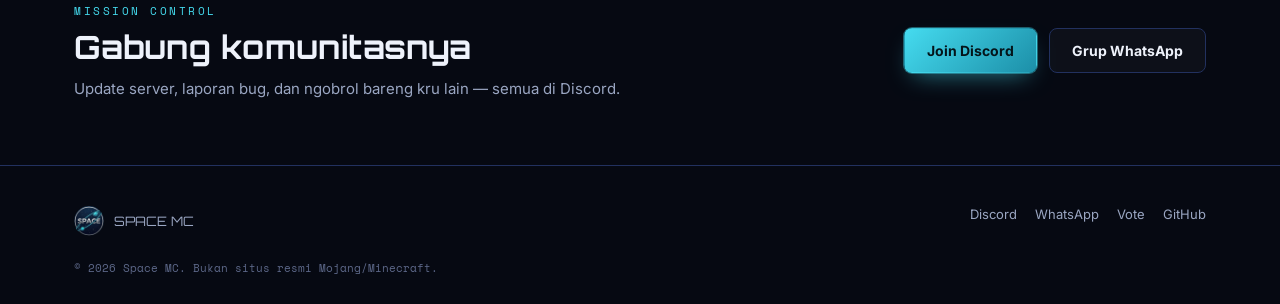
==== commit 114f9718: "Add launch button and audio for descent loader" ====
--- a/index.html
+++ b/index.html
@@ -73,6 +73,20 @@
     font-family:'Space Mono', monospace; font-size:11px; letter-spacing:1px;
     color:#c7cede; margin-top:8px;
   }
+
+  #dlLaunchBtn{
+    margin-top:26px;
+    font-family:'Orbitron', sans-serif; font-weight:700;
+    font-size:14px; letter-spacing:2px; text-transform:uppercase;
+    color:#050914; background:linear-gradient(90deg,#78d6ff,#1a7f9e);
+    border:none; border-radius:6px; padding:12px 34px;
+    cursor:pointer; opacity:0; transform:translateY(8px);
+    transition:opacity .5s ease, transform .5s ease, box-shadow .2s ease;
+    box-shadow:0 0 18px rgba(120,214,255,0.5);
+  }
+  #dlLaunchBtn.show{opacity:1; transform:translateY(0);}
+  #dlLaunchBtn:hover{box-shadow:0 0 26px rgba(120,214,255,0.85);}
+  #dlLaunchBtn:active{transform:translateY(1px) scale(.98);}
 </style>
 </head>
 <body>
@@ -87,6 +101,8 @@
   <div class="hud-text" id="dlHud">Menghubungkan ke jaringan Bumi...</div>
   <div class="progress-wrap"><div class="progress-bar" id="dlBar"></div></div>
   <div class="pct" id="dlPct">0%</div>
+  <button id="dlLaunchBtn" type="button">🚀 Luncurkan</button>
+  <audio id="dlLaunchAudio" src="assets/audio/launch-voice.mp3" preload="auto"></audio>
 </div>
 
 <nav class="site-nav">
@@ -258,6 +274,9 @@
   var hud = document.getElementById('dlHud');
   var bar = document.getElementById('dlBar');
   var pct = document.getElementById('dlPct');
+  var launchBtn = document.getElementById('dlLaunchBtn');
+  var launchAudio = document.getElementById('dlLaunchAudio');
+  var loader = document.getElementById('descentLoader');
   var totalDuration = 6000; // total loading time in ms — ubah di sini kalau mau lebih cepat/lambat
   var stepDuration = totalDuration / lines.length;
   var i = 0;
@@ -272,11 +291,34 @@
       setTimeout(nextLine, stepDuration);
     } else {
       setTimeout(function(){
-        document.getElementById('descentLoader').classList.add('hidden');
-      }, 500);
+        launchBtn.classList.add('show');
+      }, 400);
     }
   }
   nextLine();
+
+  var launched = false;
+  launchBtn.addEventListener('click', function(){
+    if(launched) return;
+    launched = true;
+    launchBtn.disabled = true;
+
+    var hideLoader = function(){
+      loader.classList.add('hidden');
+    };
+
+    if(launchAudio){
+      launchAudio.currentTime = 0;
+      var playPromise = launchAudio.play();
+      // Tunggu audio selesai baru masuk ke web. Kalau gagal diputar (mis. dibatasi browser), tetap lanjut.
+      launchAudio.addEventListener('ended', hideLoader, { once:true });
+      if(playPromise && typeof playPromise.catch === 'function'){
+        playPromise.catch(hideLoader);
+      }
+    } else {
+      hideLoader();
+    }
+  });
 })();
 </script>
 
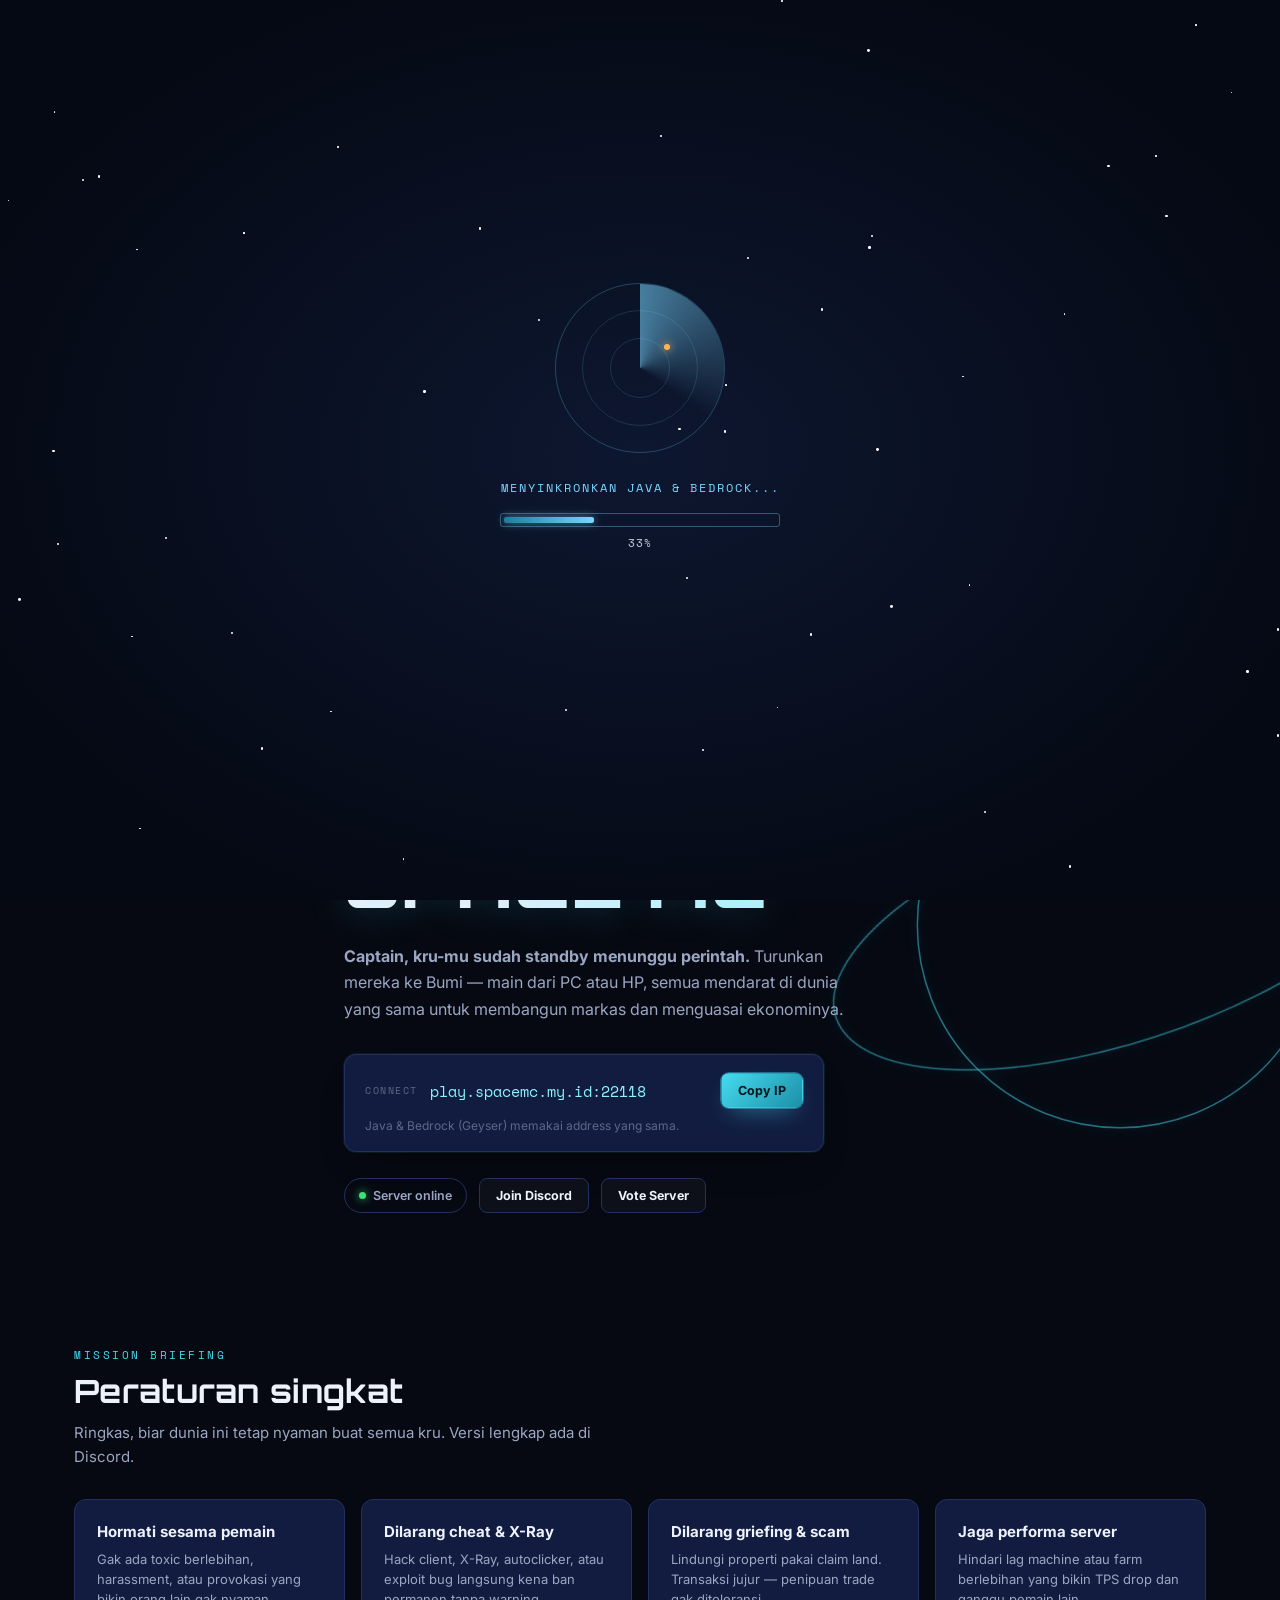
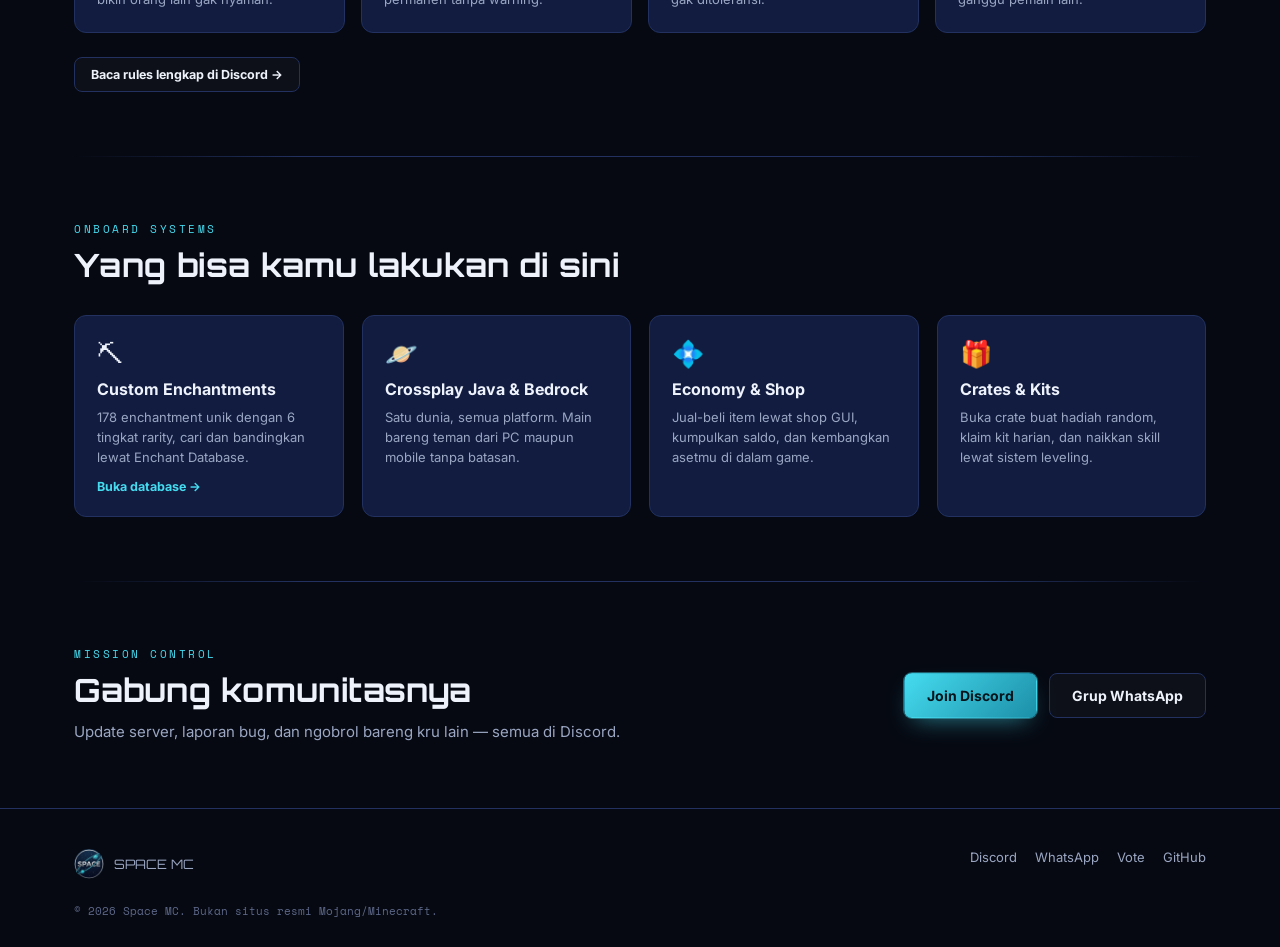
==== commit ed9d0cd8: "Add launch button with audio playback after loading Modified the loading screen to show a launch but" ====
--- a/index.html
+++ b/index.html
@@ -1,3 +1,124 @@
+
+Claude selesai merespons
+
+cek ini https://spacemc.my.id/
+Fetched: Space MC — Survival Java & Bedrock Crossplay
+
+Ini situs server Minecraft bernama Space MC — server survival dengan crossplay Java & Bedrock (pakai Geyser). Ringkasannya:
+
+Info koneksi
+
+    IP: play.spacemc.my.id:22118
+    Java dan Bedrock pakai address yang sama
+
+Fitur utama
+
+    ⛏ Custom Enchantments — 178 enchantment unik dengan 6 tingkat rarity, ada Enchant Database buat cek-cek
+    🪐 Crossplay — PC dan HP main di dunia yang sama
+    💠 Economy & Shop — jual-beli lewat shop GUI
+    🎁 Crates & Kits — crate random, kit harian, sistem leveling
+
+Rules singkat
+
+    Hormati sesama pemain (no toxic/harassment)
+    Dilarang cheat/X-Ray/autoclicker → langsung permaban
+    Dilarang griefing & scam, ada sistem claim land
+    Jaga performa server (no lag machine/farm berlebihan)
+
+Komunitas
+
+    Discord: discord.gg/23epMqcHqx
+    Grup WhatsApp juga tersedia
+    Ada link vote server dan GitHub (xilimrealmc)
+
+Disclaimer di footer: bukan situs resmi Mojang/Minecraft (situs komunitas/server pihak ketiga, wajar).
+
+Mau aku cek lebih dalam — misalnya halaman Enchant DB atau daftar staff-nya?
+
+ini punya ku dan ini repo nya https://github.com/XilimRealMc/Space-MC
+Fetched: GitHub - XilimRealMc/Space-MC
+
+Nice, keren! Jadi ini repo GitHub Pages buat website Space MC-nya. Ringkasannya:
+
+Struktur repo:
+
+    index.html — halaman utama
+    donasi.html — halaman rank/donasi
+    enchant-db.html — database custom enchantment
+    staff.html — halaman staff
+    assets/ — folder gambar/logo dll
+    CNAME — ini berarti kamu pakai custom domain (spacemc.my.id) di-hosting via GitHub Pages
+    spacemc-web.zip — backup zip website
+
+Stack: HTML 48.6%, CSS 37.4%, JavaScript 14% — jadi ini pure static site, gak pakai framework, cocok banget buat di-host di GitHub Pages.
+
+Repo-nya masih tanpa description, topics, atau README, dan belum ada release. Mau aku bantu:
+
+    Tambahin README.md yang menarik buat repo ini (deskripsi server, cara main, fitur, dll)?
+    Kasih description & topics yang pas biar lebih gampang ditemukan di GitHub?
+    Review kode di salah satu file (misal index.html atau enchant-db.html) buat cek ada yang bisa dioptimasi?
+
+Atau ada yang spesifik mau kamu kerjain di repo ini?
+
+oke jadi aku mau pas sehabis loading itu mau tambahin tombol luncurkan setelah tombol luncurkan di pencet bakal play mp 3 ini bisa ga
+Check uploaded audio file
+
+Bisa banget! Saya perlu lihat dulu struktur index.html kamu biar tahu di mana bagian "loading" itu berada, supaya tombol "Luncurkan"-nya nyambung dengan pas.
+Mencari di web, menjalankan perintah
+
+Bagus, dapat source-nya. Sekarang mari lihat bagian JS loader-nya untuk tahu di mana logika loading selesai.
+Merancang tombol luncur dengan audio playback dan transisi loader
+
+Ada .btn dan .btn-primary, jadi bisa langsung dipakai. Sekarang saya buat tombol "Luncurkan" yang muncul setelah loading selesai (bukan langsung hilang), dan begitu dipencet baru play mp3-nya lalu masuk ke web.
+Mengedit 2 file
+
+Sekarang ubah JS-nya: setelah progress 100%, tampilkan tombol (bukan langsung hide), dan loader baru hilang setelah tombol dipencet & audio diputar.
+Change loader JS to show launch button instead of auto-hiding, and play mp3 on click
+
+Sekarang siapkan file audio-nya dengan nama yang rapi, dan siapkan semua file final untuk diunduh/upload ke repo.
+Menjalankan perintah, membaca file
+
+Bisa! Ini yang aku bikin:
+
+Cara kerjanya sekarang:
+
+    Loading screen jalan seperti biasa (radar + progress bar sampai 100%)
+    Setelah selesai, bukannya langsung hilang, muncul tombol 🚀 Luncurkan (fade-in halus)
+    Pas tombol dipencet → mp3 kamu diputar
+    Setelah audio-nya selesai, baru loading screen hilang dan masuk ke web
+
+Yang perlu kamu lakukan di repo GitHub kamu:
+
+    Replace file index.html di root repo dengan file yang aku kasih di atas
+    Upload file launch-voice.mp3 ke folder assets/audio/ (folder baru, buat kalau belum ada) — pastikan namanya persis launch-voice.mp3 biar path-nya cocok
+
+Kalau nama filenya mau beda atau taruh di folder lain, tinggal bilang, nanti aku sesuaikan src="assets/audio/launch-voice.mp3" di kodenya.
+
+Satu hal yang perlu diperhatikan: browser modern kadang blokir autoplay audio kalau belum ada interaksi user — tapi karena ini dipicu dari klik tombol, harusnya aman dan pasti bisa play. Kalau gagal play karena alasan lain, tetap ada fallback jadi tetap lanjut masuk web (gak nge-stuck).
+
+Mau aku bantu juga taruh tombolnya biar bisa di-skip (misal ada tulisan kecil "skip" buat yang gak mau dengar audio)?
+Index
+Kode · HTML 
+Launch voice
+MP3 
+
+bro pas habis klik tombol luncurkan udah langung ke web aja jadi gausah nunggu audionya selesai paham ga
+Merancang ulang handler tombol untuk navigasi instan tanpa menunggu audio
+
+Paham, jadi gak perlu nunggu audio kelar — begitu diklik, langsung transisi ke web sambil audionya tetep jalan di background. Aku ubah sekarang.
+Mengedit file, menjalankan perintah, membaca file
+
+Udah, sekarang klik "Luncurkan" → loader langsung fade out ke web, audionya tetep main di background sampai selesai sendiri. Tinggal replace index.html yang ini di repo kamu (audio mp3-nya gak perlu diganti, sudah kamu upload sebelumnya).
+Index
+Kode · HTML 
+
+Lain kali, coba ini di Cowork
+
+Serahkan tugas kompleks untuk ditangani Claude secara mandiri. Kembali ke hasil yang sudah selesai.
+
+
+Claude adalah AI dan bisa keliru. Harap periksa kembali respons.
+Index · HTML
 <!DOCTYPE html>
 <html lang="id">
 <head>
@@ -11,7 +132,7 @@
 <link href="https://fonts.googleapis.com/css2?family=Orbitron:wght@600;700;900&family=Inter:wght@400;500;600;700&family=Space+Mono:wght@400;700&display=swap" rel="stylesheet">
 <link rel="stylesheet" href="assets/css/style.css">
 <link rel="stylesheet" href="assets/css/home.css">
-
+ 
 <!-- ===== DESCENT LOADER: styles ===== -->
 <style>
   #descentLoader{
@@ -27,7 +148,7 @@
     animation:dl-twinkle 3s ease-in-out infinite;
   }
   @keyframes dl-twinkle{0%,100%{opacity:.15;} 50%{opacity:1;}}
-
+ 
   #descentLoader .radar{
     position:relative; width:170px; height:170px; border-radius:50%;
     border:1px solid rgba(120,214,255,0.25);
@@ -53,7 +174,7 @@
   }
   @keyframes dl-spin{to{transform:rotate(360deg);}}
   @keyframes dl-blip{0%,100%{opacity:0;} 45%,55%{opacity:1;}}
-
+ 
   #descentLoader .hud-text{
     font-family:'Space Mono', monospace;
     font-size:12px; letter-spacing:2px; text-transform:uppercase;
@@ -73,7 +194,7 @@
     font-family:'Space Mono', monospace; font-size:11px; letter-spacing:1px;
     color:#c7cede; margin-top:8px;
   }
-
+ 
   #dlLaunchBtn{
     margin-top:26px;
     font-family:'Orbitron', sans-serif; font-weight:700;
@@ -90,7 +211,7 @@
 </style>
 </head>
 <body>
-
+ 
 <!-- ===== DESCENT LOADER: markup ===== -->
 <div id="descentLoader">
   <div class="stars" id="dlStars"></div>
@@ -104,7 +225,7 @@
   <button id="dlLaunchBtn" type="button">🚀 Luncurkan</button>
   <audio id="dlLaunchAudio" src="assets/audio/launch-voice.mp3" preload="auto"></audio>
 </div>
-
+ 
 <nav class="site-nav">
 <div class="nav-inner">
 <a href="index.html" class="brand">
@@ -120,7 +241,7 @@
 </div>
 </div>
 </nav>
-
+ 
 <header class="hero">
 <div class="orbit hero-orbit" aria-hidden="true">
 <svg viewBox="0 0 600 600">
@@ -150,7 +271,7 @@
 </div>
 </div>
 </header>
-
+ 
 <main>
 <section class="section rules-section">
 <div class="wrap">
@@ -178,9 +299,9 @@
 <a class="btn btn-ghost btn-sm" href="https://discord.gg/23epMqcHqx" target="_blank" rel="noopener">Baca rules lengkap di Discord →</a>
 </div>
 </section>
-
+ 
 <div class="wrap"><div class="divider"></div></div>
-
+ 
 <section class="section features-section">
 <div class="wrap">
 <span class="eyebrow">Onboard systems</span>
@@ -210,9 +331,9 @@
 </div>
 </div>
 </section>
-
+ 
 <div class="wrap"><div class="divider"></div></div>
-
+ 
 <section class="section cta-section">
 <div class="wrap cta-inner">
 <div>
@@ -227,7 +348,7 @@
 </div>
 </section>
 </main>
-
+ 
 <footer class="site-footer">
 <div class="wrap">
 <div class="footer-inner">
@@ -245,9 +366,9 @@
 <p class="footer-bottom">© 2026 Space MC. Bukan situs resmi Mojang/Minecraft.</p>
 </div>
 </footer>
-
+ 
 <script src="assets/js/main.js"></script>
-
+ 
 <!-- ===== DESCENT LOADER: script ===== -->
 <script>
 (function(){
@@ -262,7 +383,7 @@
     s.style.animationDelay = Math.random()*3+'s';
     field.appendChild(s);
   }
-
+ 
   var lines = [
     'Menghubungkan ke jaringan Bumi...',
     'Menyinkronkan Java & Bedrock...',
@@ -280,7 +401,7 @@
   var totalDuration = 6000; // total loading time in ms — ubah di sini kalau mau lebih cepat/lambat
   var stepDuration = totalDuration / lines.length;
   var i = 0;
-
+ 
   function nextLine(){
     hud.textContent = lines[i];
     var progress = Math.round(((i+1)/lines.length)*100);
@@ -296,31 +417,24 @@
     }
   }
   nextLine();
-
+ 
   var launched = false;
   launchBtn.addEventListener('click', function(){
     if(launched) return;
     launched = true;
     launchBtn.disabled = true;
-
-    var hideLoader = function(){
-      loader.classList.add('hidden');
-    };
-
+ 
+    // Audio jalan di background, gak perlu ditunggu — langsung masuk ke web.
     if(launchAudio){
       launchAudio.currentTime = 0;
-      var playPromise = launchAudio.play();
-      // Tunggu audio selesai baru masuk ke web. Kalau gagal diputar (mis. dibatasi browser), tetap lanjut.
-      launchAudio.addEventListener('ended', hideLoader, { once:true });
-      if(playPromise && typeof playPromise.catch === 'function'){
-        playPromise.catch(hideLoader);
-      }
-    } else {
-      hideLoader();
+      launchAudio.play().catch(function(){});
     }
+    loader.classList.add('hidden');
   });
 })();
 </script>
-
+ 
 </body>
 </html>
+ 
+
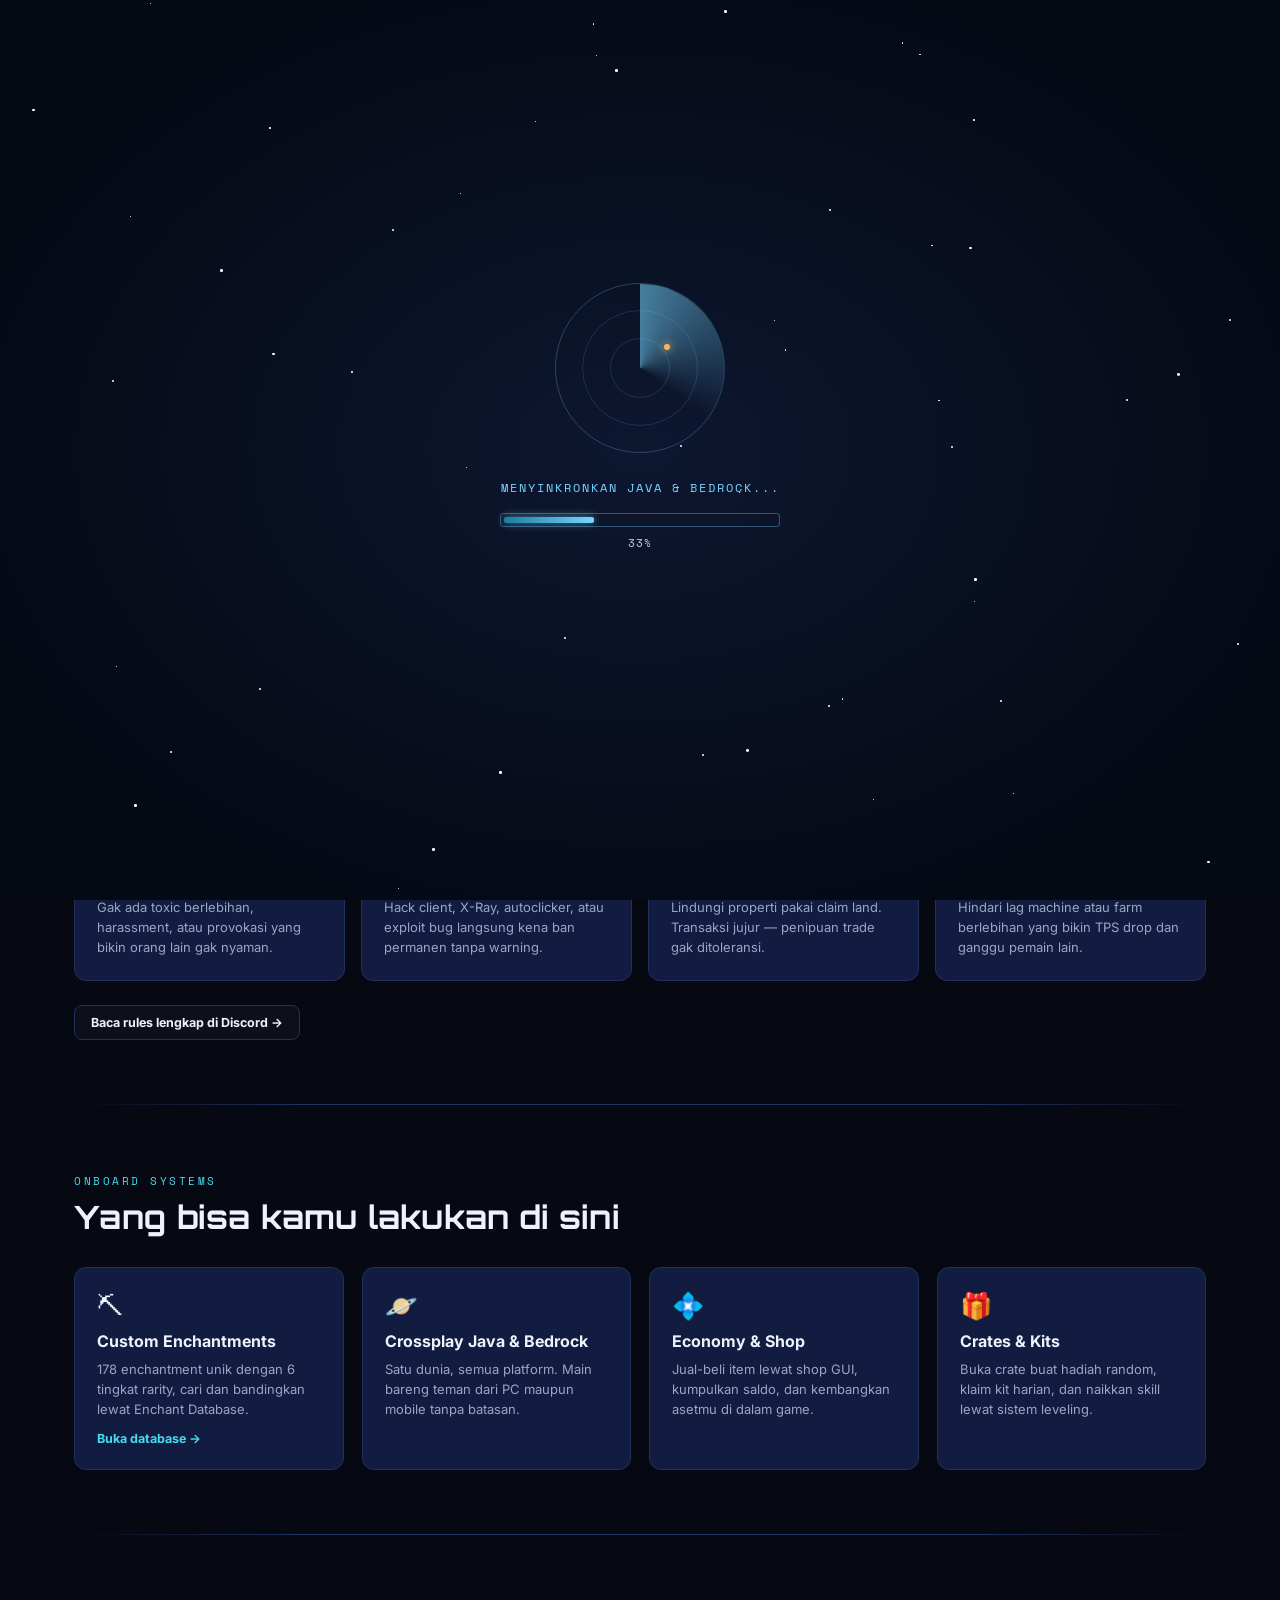
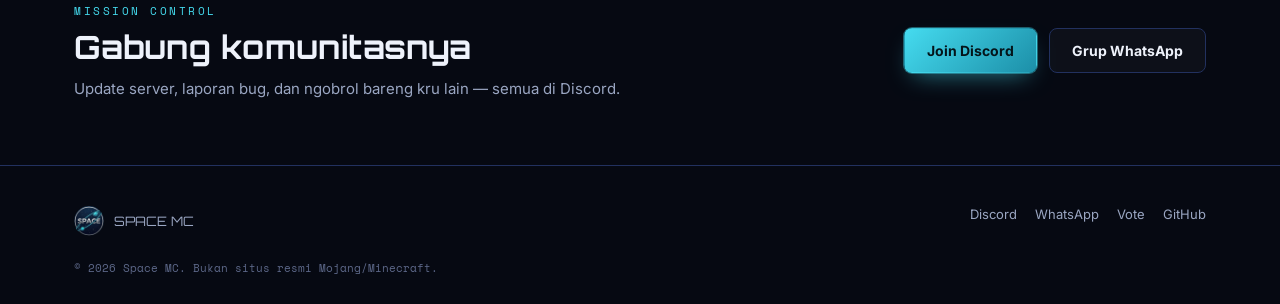
==== commit 8a932a14: "Modify loading screen to include launch button and audio Updated index.html to show launch button af" ====
--- a/index.html
+++ b/index.html
@@ -1,124 +1,3 @@
-
-Claude selesai merespons
-
-cek ini https://spacemc.my.id/
-Fetched: Space MC — Survival Java & Bedrock Crossplay
-
-Ini situs server Minecraft bernama Space MC — server survival dengan crossplay Java & Bedrock (pakai Geyser). Ringkasannya:
-
-Info koneksi
-
-    IP: play.spacemc.my.id:22118
-    Java dan Bedrock pakai address yang sama
-
-Fitur utama
-
-    ⛏ Custom Enchantments — 178 enchantment unik dengan 6 tingkat rarity, ada Enchant Database buat cek-cek
-    🪐 Crossplay — PC dan HP main di dunia yang sama
-    💠 Economy & Shop — jual-beli lewat shop GUI
-    🎁 Crates & Kits — crate random, kit harian, sistem leveling
-
-Rules singkat
-
-    Hormati sesama pemain (no toxic/harassment)
-    Dilarang cheat/X-Ray/autoclicker → langsung permaban
-    Dilarang griefing & scam, ada sistem claim land
-    Jaga performa server (no lag machine/farm berlebihan)
-
-Komunitas
-
-    Discord: discord.gg/23epMqcHqx
-    Grup WhatsApp juga tersedia
-    Ada link vote server dan GitHub (xilimrealmc)
-
-Disclaimer di footer: bukan situs resmi Mojang/Minecraft (situs komunitas/server pihak ketiga, wajar).
-
-Mau aku cek lebih dalam — misalnya halaman Enchant DB atau daftar staff-nya?
-
-ini punya ku dan ini repo nya https://github.com/XilimRealMc/Space-MC
-Fetched: GitHub - XilimRealMc/Space-MC
-
-Nice, keren! Jadi ini repo GitHub Pages buat website Space MC-nya. Ringkasannya:
-
-Struktur repo:
-
-    index.html — halaman utama
-    donasi.html — halaman rank/donasi
-    enchant-db.html — database custom enchantment
-    staff.html — halaman staff
-    assets/ — folder gambar/logo dll
-    CNAME — ini berarti kamu pakai custom domain (spacemc.my.id) di-hosting via GitHub Pages
-    spacemc-web.zip — backup zip website
-
-Stack: HTML 48.6%, CSS 37.4%, JavaScript 14% — jadi ini pure static site, gak pakai framework, cocok banget buat di-host di GitHub Pages.
-
-Repo-nya masih tanpa description, topics, atau README, dan belum ada release. Mau aku bantu:
-
-    Tambahin README.md yang menarik buat repo ini (deskripsi server, cara main, fitur, dll)?
-    Kasih description & topics yang pas biar lebih gampang ditemukan di GitHub?
-    Review kode di salah satu file (misal index.html atau enchant-db.html) buat cek ada yang bisa dioptimasi?
-
-Atau ada yang spesifik mau kamu kerjain di repo ini?
-
-oke jadi aku mau pas sehabis loading itu mau tambahin tombol luncurkan setelah tombol luncurkan di pencet bakal play mp 3 ini bisa ga
-Check uploaded audio file
-
-Bisa banget! Saya perlu lihat dulu struktur index.html kamu biar tahu di mana bagian "loading" itu berada, supaya tombol "Luncurkan"-nya nyambung dengan pas.
-Mencari di web, menjalankan perintah
-
-Bagus, dapat source-nya. Sekarang mari lihat bagian JS loader-nya untuk tahu di mana logika loading selesai.
-Merancang tombol luncur dengan audio playback dan transisi loader
-
-Ada .btn dan .btn-primary, jadi bisa langsung dipakai. Sekarang saya buat tombol "Luncurkan" yang muncul setelah loading selesai (bukan langsung hilang), dan begitu dipencet baru play mp3-nya lalu masuk ke web.
-Mengedit 2 file
-
-Sekarang ubah JS-nya: setelah progress 100%, tampilkan tombol (bukan langsung hide), dan loader baru hilang setelah tombol dipencet & audio diputar.
-Change loader JS to show launch button instead of auto-hiding, and play mp3 on click
-
-Sekarang siapkan file audio-nya dengan nama yang rapi, dan siapkan semua file final untuk diunduh/upload ke repo.
-Menjalankan perintah, membaca file
-
-Bisa! Ini yang aku bikin:
-
-Cara kerjanya sekarang:
-
-    Loading screen jalan seperti biasa (radar + progress bar sampai 100%)
-    Setelah selesai, bukannya langsung hilang, muncul tombol 🚀 Luncurkan (fade-in halus)
-    Pas tombol dipencet → mp3 kamu diputar
-    Setelah audio-nya selesai, baru loading screen hilang dan masuk ke web
-
-Yang perlu kamu lakukan di repo GitHub kamu:
-
-    Replace file index.html di root repo dengan file yang aku kasih di atas
-    Upload file launch-voice.mp3 ke folder assets/audio/ (folder baru, buat kalau belum ada) — pastikan namanya persis launch-voice.mp3 biar path-nya cocok
-
-Kalau nama filenya mau beda atau taruh di folder lain, tinggal bilang, nanti aku sesuaikan src="assets/audio/launch-voice.mp3" di kodenya.
-
-Satu hal yang perlu diperhatikan: browser modern kadang blokir autoplay audio kalau belum ada interaksi user — tapi karena ini dipicu dari klik tombol, harusnya aman dan pasti bisa play. Kalau gagal play karena alasan lain, tetap ada fallback jadi tetap lanjut masuk web (gak nge-stuck).
-
-Mau aku bantu juga taruh tombolnya biar bisa di-skip (misal ada tulisan kecil "skip" buat yang gak mau dengar audio)?
-Index
-Kode · HTML 
-Launch voice
-MP3 
-
-bro pas habis klik tombol luncurkan udah langung ke web aja jadi gausah nunggu audionya selesai paham ga
-Merancang ulang handler tombol untuk navigasi instan tanpa menunggu audio
-
-Paham, jadi gak perlu nunggu audio kelar — begitu diklik, langsung transisi ke web sambil audionya tetep jalan di background. Aku ubah sekarang.
-Mengedit file, menjalankan perintah, membaca file
-
-Udah, sekarang klik "Luncurkan" → loader langsung fade out ke web, audionya tetep main di background sampai selesai sendiri. Tinggal replace index.html yang ini di repo kamu (audio mp3-nya gak perlu diganti, sudah kamu upload sebelumnya).
-Index
-Kode · HTML 
-
-Lain kali, coba ini di Cowork
-
-Serahkan tugas kompleks untuk ditangani Claude secara mandiri. Kembali ke hasil yang sudah selesai.
-
-
-Claude adalah AI dan bisa keliru. Harap periksa kembali respons.
-Index · HTML
 <!DOCTYPE html>
 <html lang="id">
 <head>
@@ -132,7 +11,7 @@
 <link href="https://fonts.googleapis.com/css2?family=Orbitron:wght@600;700;900&family=Inter:wght@400;500;600;700&family=Space+Mono:wght@400;700&display=swap" rel="stylesheet">
 <link rel="stylesheet" href="assets/css/style.css">
 <link rel="stylesheet" href="assets/css/home.css">
- 
+
 <!-- ===== DESCENT LOADER: styles ===== -->
 <style>
   #descentLoader{
@@ -148,7 +27,7 @@
     animation:dl-twinkle 3s ease-in-out infinite;
   }
   @keyframes dl-twinkle{0%,100%{opacity:.15;} 50%{opacity:1;}}
- 
+
   #descentLoader .radar{
     position:relative; width:170px; height:170px; border-radius:50%;
     border:1px solid rgba(120,214,255,0.25);
@@ -174,7 +53,7 @@
   }
   @keyframes dl-spin{to{transform:rotate(360deg);}}
   @keyframes dl-blip{0%,100%{opacity:0;} 45%,55%{opacity:1;}}
- 
+
   #descentLoader .hud-text{
     font-family:'Space Mono', monospace;
     font-size:12px; letter-spacing:2px; text-transform:uppercase;
@@ -194,7 +73,7 @@
     font-family:'Space Mono', monospace; font-size:11px; letter-spacing:1px;
     color:#c7cede; margin-top:8px;
   }
- 
+
   #dlLaunchBtn{
     margin-top:26px;
     font-family:'Orbitron', sans-serif; font-weight:700;
@@ -211,7 +90,7 @@
 </style>
 </head>
 <body>
- 
+
 <!-- ===== DESCENT LOADER: markup ===== -->
 <div id="descentLoader">
   <div class="stars" id="dlStars"></div>
@@ -225,7 +104,7 @@
   <button id="dlLaunchBtn" type="button">🚀 Luncurkan</button>
   <audio id="dlLaunchAudio" src="assets/audio/launch-voice.mp3" preload="auto"></audio>
 </div>
- 
+
 <nav class="site-nav">
 <div class="nav-inner">
 <a href="index.html" class="brand">
@@ -241,7 +120,7 @@
 </div>
 </div>
 </nav>
- 
+
 <header class="hero">
 <div class="orbit hero-orbit" aria-hidden="true">
 <svg viewBox="0 0 600 600">
@@ -271,7 +150,7 @@
 </div>
 </div>
 </header>
- 
+
 <main>
 <section class="section rules-section">
 <div class="wrap">
@@ -299,9 +178,9 @@
 <a class="btn btn-ghost btn-sm" href="https://discord.gg/23epMqcHqx" target="_blank" rel="noopener">Baca rules lengkap di Discord →</a>
 </div>
 </section>
- 
+
 <div class="wrap"><div class="divider"></div></div>
- 
+
 <section class="section features-section">
 <div class="wrap">
 <span class="eyebrow">Onboard systems</span>
@@ -331,9 +210,9 @@
 </div>
 </div>
 </section>
- 
+
 <div class="wrap"><div class="divider"></div></div>
- 
+
 <section class="section cta-section">
 <div class="wrap cta-inner">
 <div>
@@ -348,7 +227,7 @@
 </div>
 </section>
 </main>
- 
+
 <footer class="site-footer">
 <div class="wrap">
 <div class="footer-inner">
@@ -366,9 +245,9 @@
 <p class="footer-bottom">© 2026 Space MC. Bukan situs resmi Mojang/Minecraft.</p>
 </div>
 </footer>
- 
+
 <script src="assets/js/main.js"></script>
- 
+
 <!-- ===== DESCENT LOADER: script ===== -->
 <script>
 (function(){
@@ -383,7 +262,7 @@
     s.style.animationDelay = Math.random()*3+'s';
     field.appendChild(s);
   }
- 
+
   var lines = [
     'Menghubungkan ke jaringan Bumi...',
     'Menyinkronkan Java & Bedrock...',
@@ -401,7 +280,7 @@
   var totalDuration = 6000; // total loading time in ms — ubah di sini kalau mau lebih cepat/lambat
   var stepDuration = totalDuration / lines.length;
   var i = 0;
- 
+
   function nextLine(){
     hud.textContent = lines[i];
     var progress = Math.round(((i+1)/lines.length)*100);
@@ -417,13 +296,13 @@
     }
   }
   nextLine();
- 
+
   var launched = false;
   launchBtn.addEventListener('click', function(){
     if(launched) return;
     launched = true;
     launchBtn.disabled = true;
- 
+
     // Audio jalan di background, gak perlu ditunggu — langsung masuk ke web.
     if(launchAudio){
       launchAudio.currentTime = 0;
@@ -433,8 +312,6 @@
   });
 })();
 </script>
- 
+
 </body>
 </html>
- 
-
